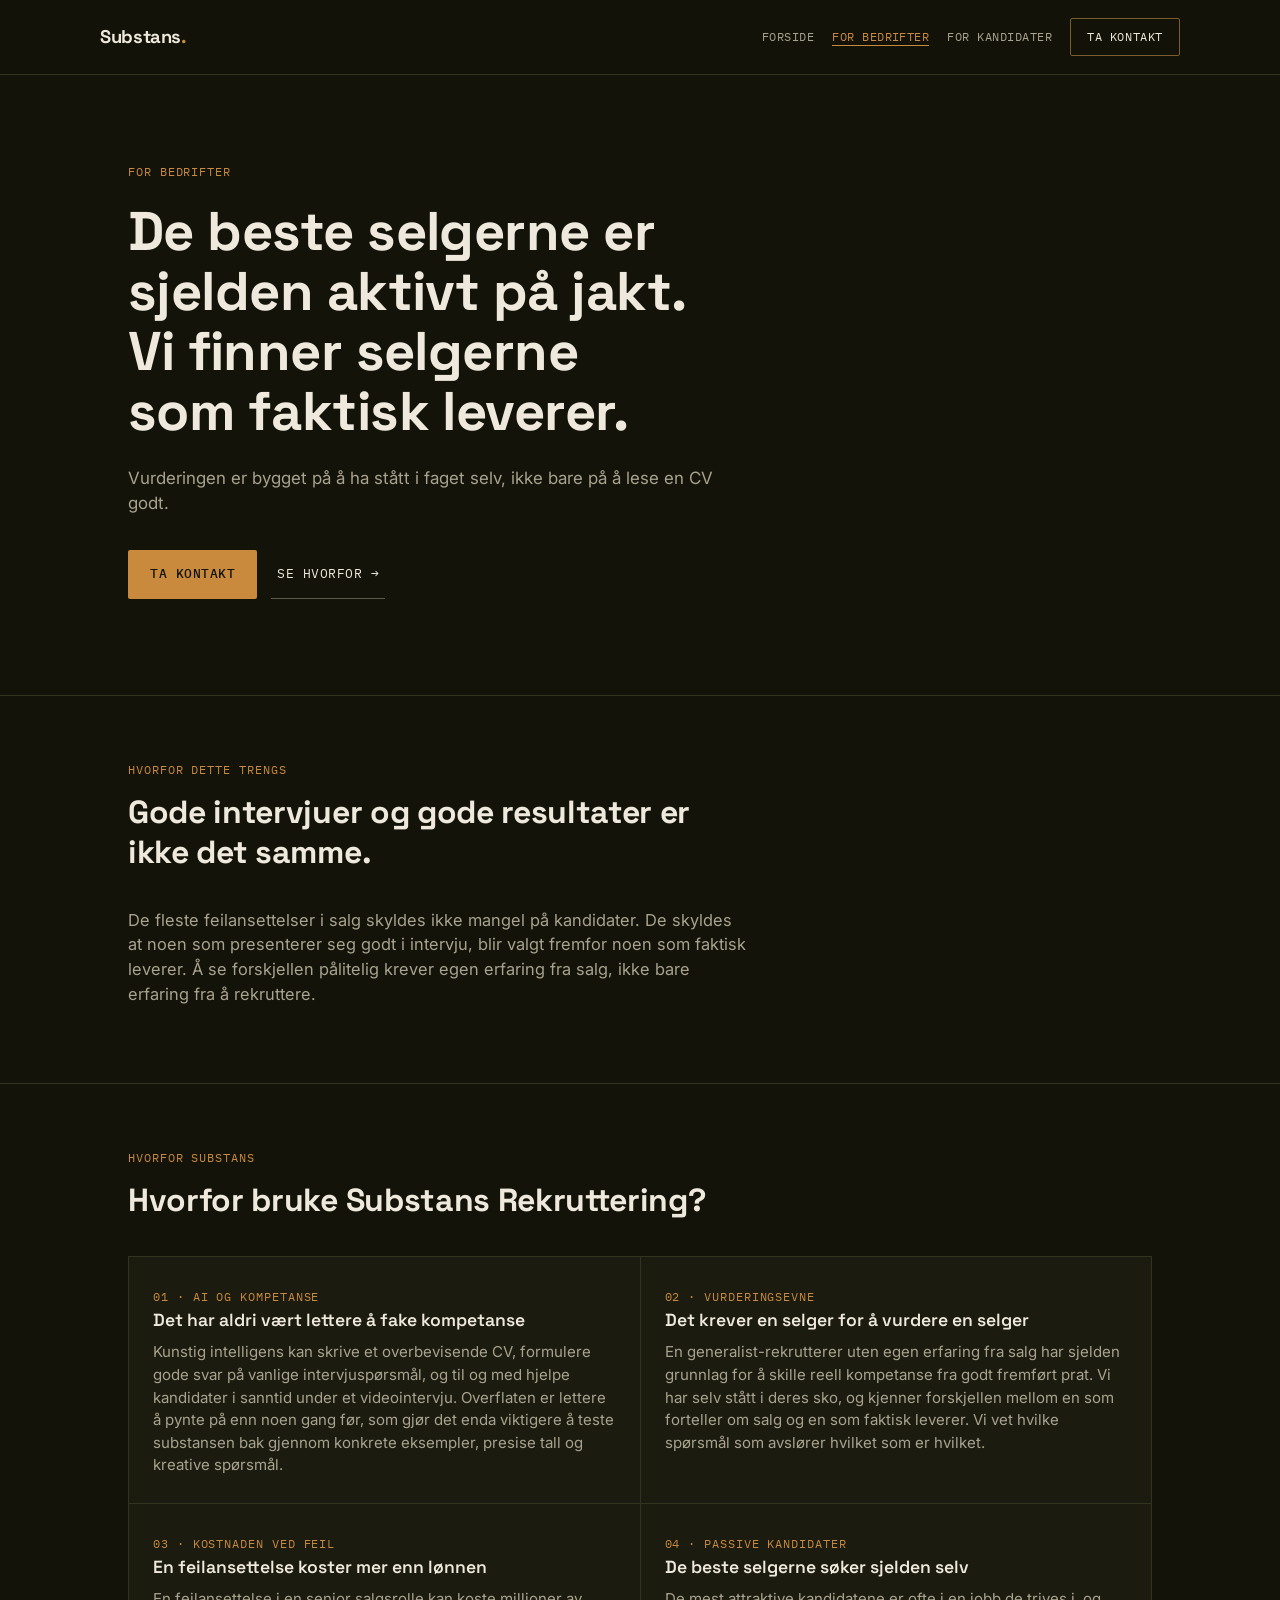
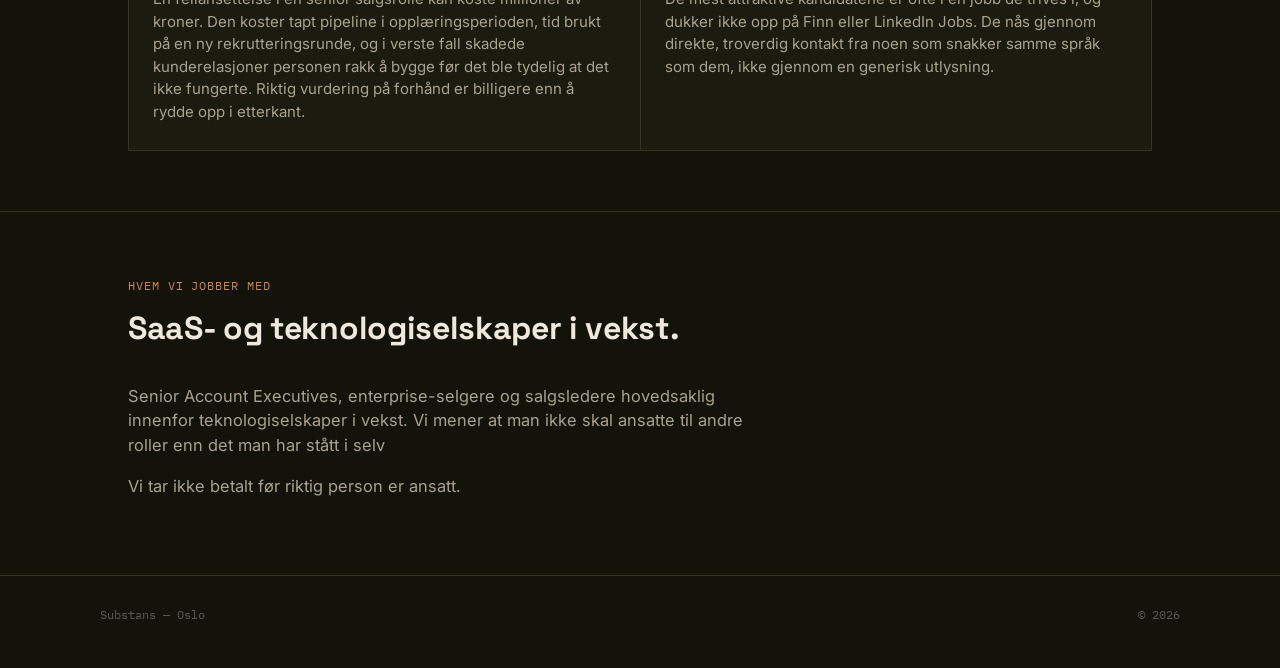
==== for-bedrifter.html @ 782fa7e8 "tekst-endringer.html" ====
<!DOCTYPE html>
<html lang="no">
<head>
<meta charset="UTF-8">
<meta name="viewport" content="width=device-width, initial-scale=1.0">
<title>For bedrifter — Substans</title>
<link rel="preconnect" href="https://fonts.googleapis.com">
<link rel="preconnect" href="https://fonts.gstatic.com" crossorigin>
<link href="https://fonts.googleapis.com/css2?family=Space+Grotesk:wght@500;600;700&family=Inter:wght@400;500;600&family=IBM+Plex+Mono:wght@400;500&display=swap" rel="stylesheet">
<link rel="stylesheet" href="styles.css">
</head>
<body>

<header class="site">
  <div class="wrap nav">
    <a class="word" href="index.html">Substans<span>.</span></a>
    <div class="nav-links">
      <a class="switch" href="index.html">Forside</a>
      <a class="switch current" href="for-bedrifter.html">For bedrifter</a>
      <a class="switch" href="for-kandidater.html">For kandidater</a>
      <a class="cta" href="kontakt.html">Ta kontakt</a>
    </div>
  </div>
</header>

<section class="hero" style="padding-bottom:40px;">
  <div class="wrap">
    <span class="mono">For bedrifter</span>
    <h1 class="display">De beste selgerne er sjelden aktivt på jakt. Vi finner selgerne som faktisk leverer.</h1>
    <p class="lead">Vurderingen er bygget på å ha stått i faget selv, ikke bare på å lese en CV godt.</p>
    <div class="hero-ctas">
      <a class="btn-primary" href="kontakt.html">Ta kontakt</a>
      <a class="btn-ghost" href="#hvorfor">Se hvorfor →</a>
    </div>
  </div>
</section>

<div class="rule"></div>

<section class="body-text">
  <div class="wrap">
    <div class="section-head">
      <span class="mono">Hvorfor dette trengs</span>
      <h2 class="display">Gode intervjuer og gode resultater er ikke det samme.</h2>
    </div>
    <p>De fleste feilansettelser i salg skyldes ikke mangel på kandidater. De skyldes at noen som presenterer seg godt i intervju, blir valgt fremfor noen som faktisk leverer. Å se forskjellen pålitelig krever egen erfaring fra salg, ikke bare erfaring fra å rekruttere.</p>
  </div>
</section>

<div class="rule"></div>

<section id="hvorfor">
  <div class="wrap">
    <div class="section-head">
      <span class="mono">Hvorfor Substans</span>
      <h2 class="display">Hvorfor bruke Substans Rekruttering?</h2>
    </div>
    <div class="checks">
      <div class="check">
        <span class="mono">01 · AI og kompetanse</span>
        <h3>Det har aldri vært lettere å fake kompetanse</h3>
        <p>Kunstig intelligens kan skrive et overbevisende CV, formulere gode svar på vanlige intervjuspørsmål, og til og med hjelpe kandidater i sanntid under et videointervju. Overflaten er lettere å pynte på enn noen gang før, som gjør det enda viktigere å teste substansen bak gjennom konkrete eksempler, presise tall og kreative spørsmål.</p>
      </div>
      <div class="check">
        <span class="mono">02 · Vurderingsevne</span>
        <h3>Det krever en selger for å vurdere en selger</h3>
        <p>En generalist-rekrutterer uten egen erfaring fra salg har sjelden grunnlag for å skille reell kompetanse fra godt fremført prat. Vi har selv stått i deres sko, og kjenner forskjellen mellom en som forteller om salg og en som faktisk leverer. Vi vet hvilke spørsmål som avslører hvilket som er hvilket.</p>
      </div>
      <div class="check">
        <span class="mono">03 · Kostnaden ved feil</span>
        <h3>En feilansettelse koster mer enn lønnen</h3>
        <p>En feilansettelse i en senior salgsrolle kan koste millioner av kroner. Den koster tapt pipeline i opplæringsperioden, tid brukt på en ny rekrutteringsrunde, og i verste fall skadede kunderelasjoner personen rakk å bygge før det ble tydelig at det ikke fungerte. Riktig vurdering på forhånd er billigere enn å rydde opp i etterkant.</p>
      </div>
      <div class="check">
        <span class="mono">04 · Passive kandidater</span>
        <h3>De beste selgerne søker sjelden selv</h3>
        <p>De mest attraktive kandidatene er ofte i en jobb de trives i, og dukker ikke opp på Finn eller LinkedIn Jobs. De nås gjennom direkte, troverdig kontakt fra noen som snakker samme språk som dem, ikke gjennom en generisk utlysning.</p>
      </div>
    </div>
  </div>
</section>

<div class="rule"></div>

<section class="body-text">
  <div class="wrap">
    <div class="section-head">
      <span class="mono">Hvem vi jobber med</span>
      <h2 class="display">SaaS- og teknologiselskaper i vekst.</h2>
    </div>
    <p>Senior Account Executives, enterprise-selgere og salgsledere hovedsaklig innenfor teknologiselskaper i vekst. Vi mener at man ikke skal ansatte til andre roller enn det man har stått i selv</p>
    <p>Vi tar ikke betalt før riktig person er ansatt.</p>
  </div>
</section>

<div class="rule"></div>


<footer class="site wrap">
  <span>Substans — Oslo</span>
  <span>© 2026</span>
</footer>

</body>
</html>
---- styles.css ----
:root{
  --bg: #131309;
  --panel: #1B1B10;
  --panel-line: #34331f;
  --ink: #EEE9DC;
  --ink-dim: #A8A38F;
  --accent: #C98A3E;
  --accent-dim: #7A5C2E;
  --noise: #5B5A4C;
  --radius: 2px;
  --max: 1080px;
}
*{box-sizing:border-box;}
html{scroll-behavior:smooth;}
body{
  margin:0;
  background:var(--bg);
  color:var(--ink);
  font-family:'Inter', sans-serif;
  line-height:1.5;
  -webkit-font-smoothing:antialiased;
}
a{color:inherit;}
.mono{
  font-family:'IBM Plex Mono', monospace;
  letter-spacing:0.08em;
  text-transform:uppercase;
  font-size:0.72rem;
  color:var(--accent);
}
.display{
  font-family:'Space Grotesk', sans-serif;
  font-weight:700;
  letter-spacing:-0.01em;
}
.wrap{
  max-width:var(--max);
  margin:0 auto;
  padding:0 28px;
}
header.site{
  position:sticky; top:0; z-index:20;
  background:rgba(19,19,9,0.88);
  backdrop-filter:blur(6px);
  border-bottom:1px solid var(--panel-line);
}
.nav{
  display:flex; align-items:center; justify-content:space-between;
  padding:18px 0;
  gap:20px;
}
.nav .word{
  font-family:'Space Grotesk', sans-serif;
  font-weight:700;
  font-size:1.15rem;
  letter-spacing:-0.02em;
  text-decoration:none;
  white-space:nowrap;
}
.nav .word span{color:var(--accent);}
.nav-links{display:flex; align-items:center; gap:18px;}
.nav-links a.switch{
  font-family:'IBM Plex Mono', monospace;
  font-size:0.74rem;
  letter-spacing:0.04em;
  text-transform:uppercase;
  color:var(--ink-dim);
  text-decoration:none;
  border-bottom:1px solid transparent;
}
.nav-links a.switch:hover{color:var(--ink); border-color:var(--noise);}
.nav-links a.switch.current{color:var(--accent); border-color:var(--accent);}
.nav a.cta{
  font-family:'IBM Plex Mono', monospace;
  font-size:0.75rem;
  letter-spacing:0.05em;
  text-transform:uppercase;
  border:1px solid var(--accent-dim);
  padding:9px 16px;
  border-radius:var(--radius);
  text-decoration:none;
  transition:background .15s ease, border-color .15s ease;
  white-space:nowrap;
}
.nav a.cta:hover{background:var(--accent); color:#131309; border-color:var(--accent);}

/* HERO */
.hero{ padding:88px 0 64px; position:relative; }
.hero .mono{display:block; margin-bottom:22px;}
.hero h1{
  font-size:clamp(2rem, 5vw, 3.4rem);
  line-height:1.1;
  margin:0 0 24px;
  max-width:16ch;
}
.hero h1 .accent{color:var(--accent);}
.hero p.lead{
  font-size:1.06rem;
  color:var(--ink-dim);
  max-width:54ch;
  margin:0 0 34px;
}
.hero-ctas{display:flex; gap:14px; flex-wrap:wrap; margin-bottom:56px;}
.btn-primary{
  font-family:'IBM Plex Mono', monospace;
  font-size:0.8rem;
  letter-spacing:0.04em;
  text-transform:uppercase;
  background:var(--accent);
  color:#131309;
  padding:14px 22px;
  border-radius:var(--radius);
  text-decoration:none;
  font-weight:500;
  display:inline-block;
}
.btn-ghost{
  font-family:'IBM Plex Mono', monospace;
  font-size:0.8rem;
  letter-spacing:0.04em;
  text-transform:uppercase;
  color:var(--ink);
  padding:14px 6px;
  text-decoration:none;
  border-bottom:1px solid var(--noise);
}

/* SIGNAL SIGNATURE SVG */
.signal{ width:100%; height:auto; display:block; }
.signal path.noise{
  fill:none; stroke:var(--noise); stroke-width:1.6;
}
.signal path.clean{
  fill:none; stroke:var(--accent); stroke-width:2.4;
  stroke-dasharray:520; stroke-dashoffset:520;
  animation:draw 2.4s 0.3s ease forwards;
}
@keyframes draw{ to{ stroke-dashoffset:0; } }
.signal .marker{
  font-family:'IBM Plex Mono', monospace;
  font-size:11px;
  fill:var(--ink-dim);
}

section{padding:60px 0;}
.rule{border-top:1px solid var(--panel-line);}

.section-head{max-width:60ch; margin-bottom:36px;}
.section-head h2{
  font-size:clamp(1.4rem, 3vw, 2rem);
  margin:12px 0 0;
  line-height:1.25;
}

.body-text p{
  font-size:1.03rem;
  color:var(--ink-dim);
  max-width:62ch;
}
.body-text strong{color:var(--ink); font-weight:600;}

/* SPLIT / FORK (forsiden) */
.split{
  display:grid;
  grid-template-columns:1fr 1fr;
  gap:1px;
  background:var(--panel-line);
  border:1px solid var(--panel-line);
}
.split-card{
  background:var(--panel);
  padding:40px 34px;
  text-decoration:none;
  color:var(--ink);
  display:block;
  transition:background .15s ease;
}
.split-card:hover{background:#20200f;}
.split-card .mono{margin-bottom:16px;}
.split-card h3{
  font-family:'Space Grotesk', sans-serif;
  font-size:1.4rem;
  margin:0 0 12px;
  font-weight:600;
}
.split-card p{
  color:var(--ink-dim);
  font-size:0.98rem;
  margin:0 0 18px;
}
.split-card .goto{
  font-family:'IBM Plex Mono', monospace;
  font-size:0.78rem;
  color:var(--accent);
  text-transform:uppercase;
  letter-spacing:0.04em;
}

/* CHECKS GRID (verdi-innhold) */
.checks{
  display:grid;
  grid-template-columns:repeat(2, 1fr);
  gap:1px;
  background:var(--panel-line);
  border:1px solid var(--panel-line);
}
.check{ background:var(--panel); padding:26px 24px; }
.check .mono{margin-bottom:12px;}
.check h3{
  font-family:'Space Grotesk', sans-serif;
  font-size:1.1rem;
  margin:0 0 8px;
  font-weight:600;
}
.check p{ color:var(--ink-dim); font-size:0.94rem; margin:0; }

/* ABOUT */
.about-grid{
  display:grid;
  grid-template-columns:1fr 1.6fr;
  gap:44px;
  align-items:start;
}
.badge{
  font-family:'IBM Plex Mono', monospace;
  font-size:0.75rem;
  color:var(--ink-dim);
  border:1px solid var(--panel-line);
  padding:16px;
  border-radius:var(--radius);
}
.badge div{margin-bottom:8px;}
.badge div:last-child{margin-bottom:0;}
.badge b{color:var(--accent); font-weight:500;}

.note-mono{
  font-family:'IBM Plex Mono', monospace;
  font-size:0.85rem;
  color:var(--ink-dim);
}

/* CONTACT */
.contact-box{
  background:var(--panel);
  border:1px solid var(--panel-line);
  padding:48px 38px;
}
.contact-box h2{
  font-size:clamp(1.5rem,3.4vw,2.1rem);
  margin:0 0 16px;
  max-width:18ch;
}
.contact-box p{color:var(--ink-dim); max-width:48ch; margin:0 0 28px;}
.contact-links{display:flex; gap:16px; flex-wrap:wrap;}

footer.site{
  padding:30px 0 44px;
  color:var(--noise);
  font-family:'IBM Plex Mono', monospace;
  font-size:0.75rem;
  display:flex; justify-content:space-between; flex-wrap:wrap; gap:10px;
}

@media (max-width:720px){
  .checks{grid-template-columns:1fr;}
  .split{grid-template-columns:1fr;}
  .about-grid{grid-template-columns:1fr;}
  .nav a.cta{padding:8px 12px; font-size:0.68rem;}
  .nav-links{gap:12px;}
}

.form-field{ margin-bottom:16px; }
.form-field label{
  display:block;
  font-family:'IBM Plex Mono', monospace;
  font-size:0.72rem;
  letter-spacing:0.06em;
  text-transform:uppercase;
  color:var(--ink-dim);
  margin-bottom:8px;
}
.form-field input,
.form-field textarea{
  width:100%;
  background:var(--bg);
  border:1px solid var(--panel-line);
  border-radius:var(--radius);
  color:var(--ink);
  font-family:'Inter', sans-serif;
  font-size:0.98rem;
  padding:12px 14px;
}
.form-field textarea{ resize:vertical; min-height:110px; }
.form-field input:focus,
.form-field textarea:focus{
  outline:none;
  border-color:var(--accent-dim);
}
.form-submit{
  font-family:'IBM Plex Mono', monospace;
  font-size:0.8rem;
  letter-spacing:0.04em;
  text-transform:uppercase;
  background:var(--accent);
  color:#131309;
  padding:14px 24px;
  border-radius:var(--radius);
  border:none;
  font-weight:500;
  cursor:pointer;
}
.form-submit:hover{ background:#dba054; }
.hp-field{ position:absolute; left:-9999px; }

:focus-visible{ outline:2px solid var(--accent); outline-offset:3px; }
@media (prefers-reduced-motion: reduce){
  .signal path.clean{animation:none; stroke-dashoffset:0;}
  html{scroll-behavior:auto;}
}
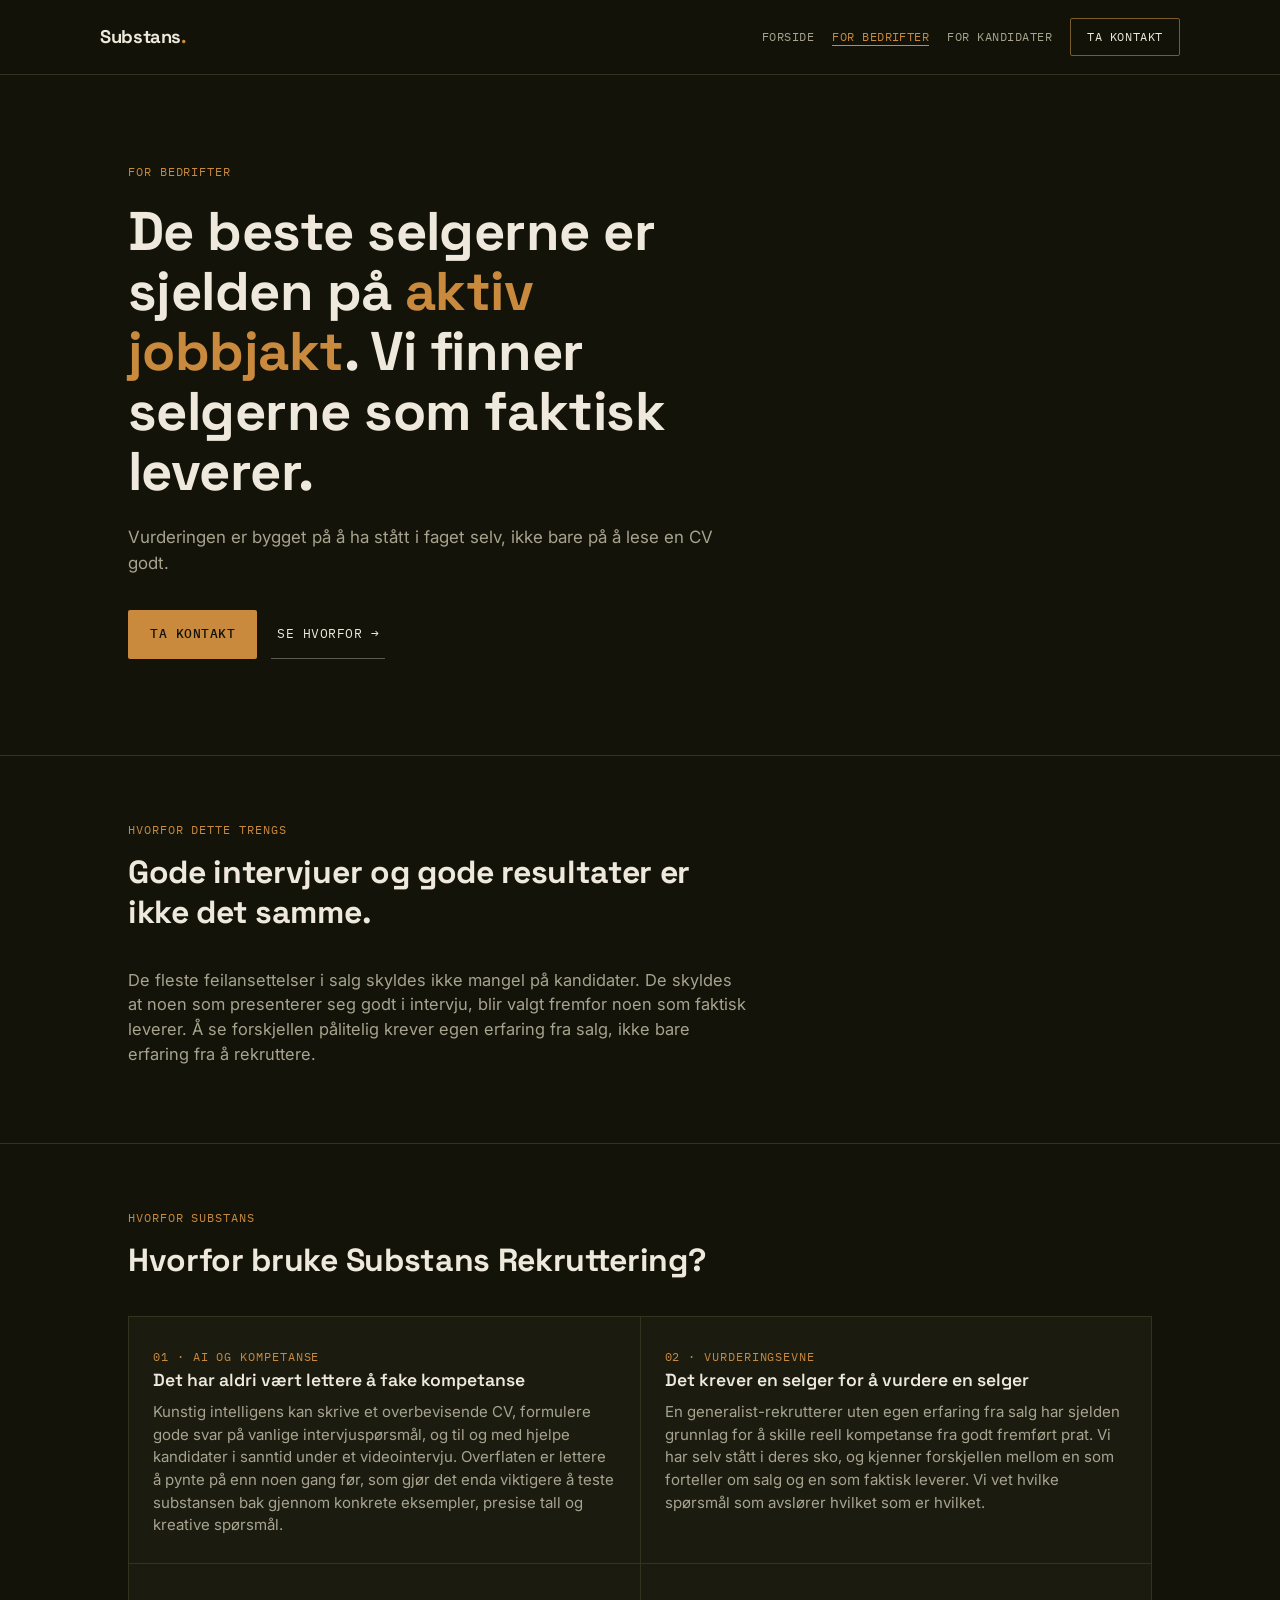
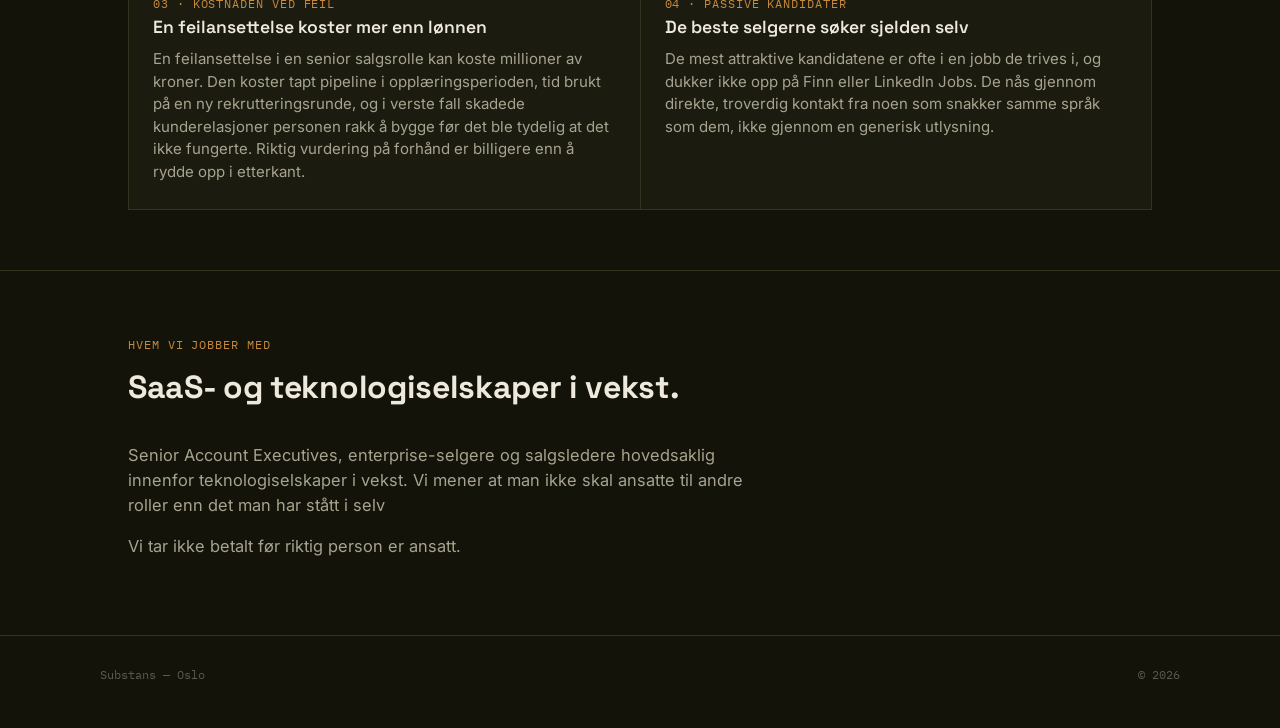
==== commit 6401092f: "Endring design på ordet jobbjakt.html" ====
--- a/for-bedrifter.html
+++ b/for-bedrifter.html
@@ -26,7 +26,7 @@
 <section class="hero" style="padding-bottom:40px;">
   <div class="wrap">
     <span class="mono">For bedrifter</span>
-    <h1 class="display">De beste selgerne er sjelden aktivt på jakt. Vi finner selgerne som faktisk leverer.</h1>
+    <h1 class="display">De beste selgerne er sjelden på <span class="accent">aktiv jobbjakt</span>. Vi finner selgerne som faktisk leverer.</h1>
     <p class="lead">Vurderingen er bygget på å ha stått i faget selv, ikke bare på å lese en CV godt.</p>
     <div class="hero-ctas">
       <a class="btn-primary" href="kontakt.html">Ta kontakt</a>
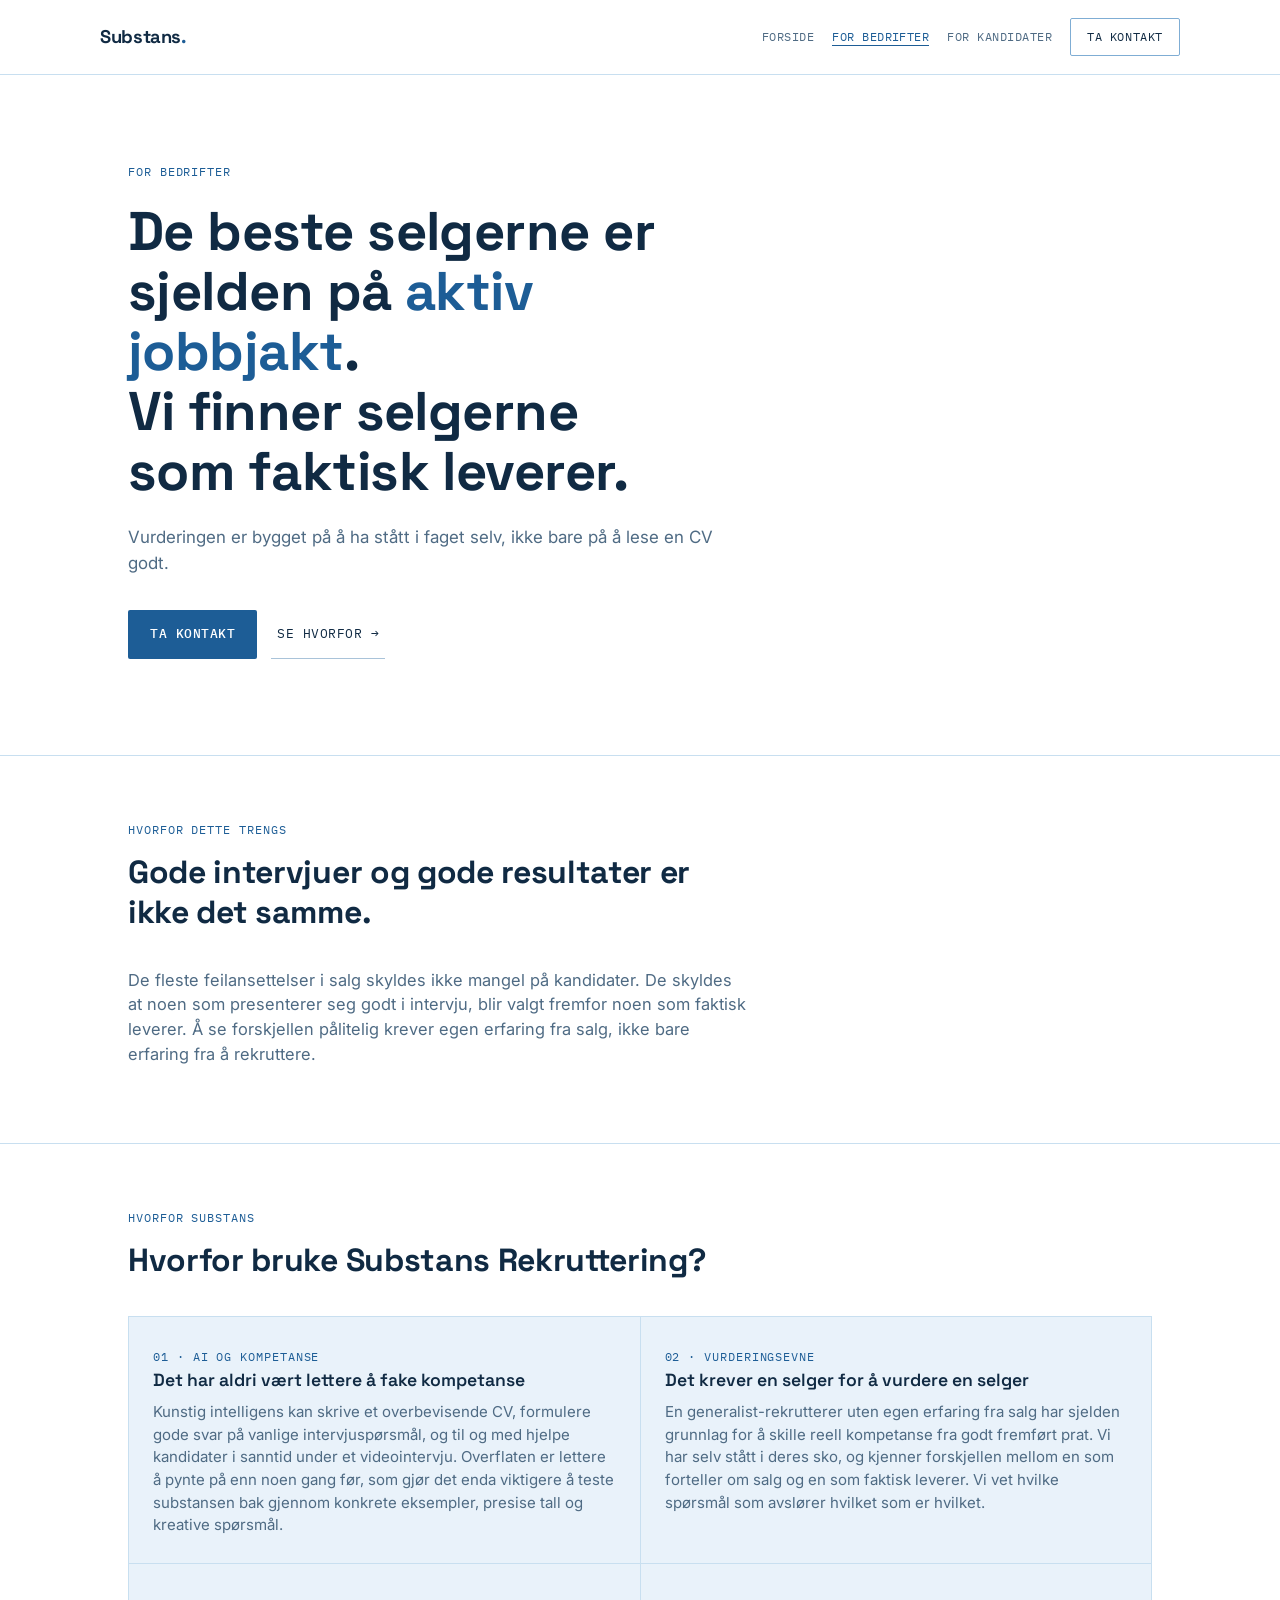
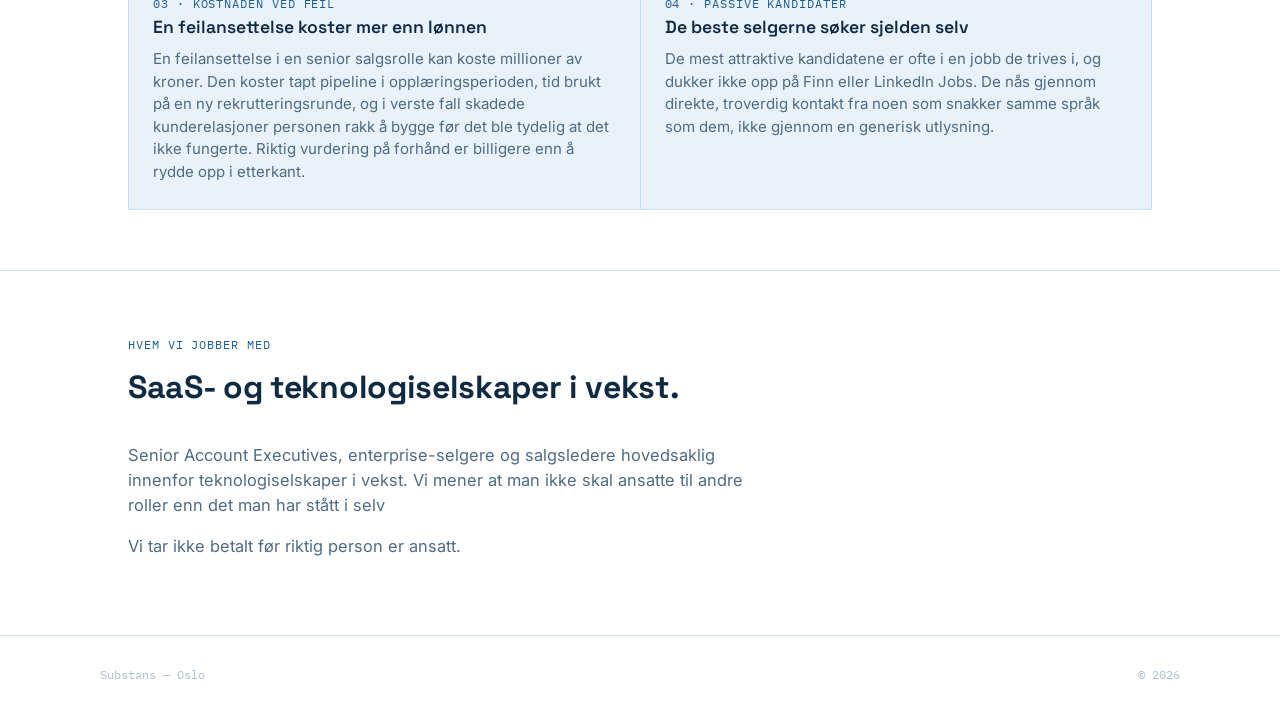
==== commit bb9e4c6e: "Update for-bedrifter.html" ====
--- a/for-bedrifter.html
+++ b/for-bedrifter.html
@@ -26,7 +26,7 @@
 <section class="hero" style="padding-bottom:40px;">
   <div class="wrap">
     <span class="mono">For bedrifter</span>
-    <h1 class="display">De beste selgerne er sjelden på <span class="accent">aktiv jobbjakt</span>. Vi finner selgerne som faktisk leverer.</h1>
+    <h1 class="display">De beste selgerne er sjelden på <span class="accent">aktiv jobbjakt</span>. <br> Vi finner selgerne som faktisk leverer.</h1>
     <p class="lead">Vurderingen er bygget på å ha stått i faget selv, ikke bare på å lese en CV godt.</p>
     <div class="hero-ctas">
       <a class="btn-primary" href="kontakt.html">Ta kontakt</a>
--- a/styles.css
+++ b/styles.css
@@ -1,12 +1,12 @@
 :root{
-  --bg: #131309;
-  --panel: #1B1B10;
-  --panel-line: #34331f;
-  --ink: #EEE9DC;
-  --ink-dim: #A8A38F;
-  --accent: #C98A3E;
-  --accent-dim: #7A5C2E;
-  --noise: #5B5A4C;
+  --bg: #FFFFFF;
+  --panel: #E9F2FA;
+  --panel-line: #C8DFF0;
+  --ink: #102A43;
+  --ink-dim: #4F6B84;
+  --accent: #1D5D96;
+  --accent-dim: #7FADD4;
+  --noise: #A9C3D9;
   --radius: 2px;
   --max: 1080px;
 }
@@ -40,7 +40,7 @@
 }
 header.site{
   position:sticky; top:0; z-index:20;
-  background:rgba(19,19,9,0.88);
+  background:rgba(255,255,255,0.9);
   backdrop-filter:blur(6px);
   border-bottom:1px solid var(--panel-line);
 }
@@ -58,7 +58,7 @@
   white-space:nowrap;
 }
 .nav .word span{color:var(--accent);}
-.nav-links{display:flex; align-items:center; gap:18px;}
+.nav-links{display:flex; align-items:center; gap:18px; flex-wrap:wrap;}
 .nav-links a.switch{
   font-family:'IBM Plex Mono', monospace;
   font-size:0.74rem;
@@ -82,7 +82,7 @@
   transition:background .15s ease, border-color .15s ease;
   white-space:nowrap;
 }
-.nav a.cta:hover{background:var(--accent); color:#131309; border-color:var(--accent);}
+.nav a.cta:hover{background:var(--accent); color:var(--bg); border-color:var(--accent);}
 
 /* HERO */
 .hero{ padding:88px 0 64px; position:relative; }
@@ -107,7 +107,7 @@
   letter-spacing:0.04em;
   text-transform:uppercase;
   background:var(--accent);
-  color:#131309;
+  color:var(--bg);
   padding:14px 22px;
   border-radius:var(--radius);
   text-decoration:none;
@@ -175,7 +175,7 @@
   display:block;
   transition:background .15s ease;
 }
-.split-card:hover{background:#20200f;}
+.split-card:hover{background:#DCEBF7;}
 .split-card .mono{margin-bottom:16px;}
 .split-card h3{
   font-family:'Space Grotesk', sans-serif;
@@ -261,9 +261,56 @@
   display:flex; justify-content:space-between; flex-wrap:wrap; gap:10px;
 }
 
+/* SERVICES (tjenestekort) */
+.services{
+  display:grid;
+  grid-template-columns:1.15fr 1fr;
+  gap:1px;
+  background:var(--panel-line);
+  border:1px solid var(--panel-line);
+}
+.service-card{ background:var(--panel); padding:34px 30px; }
+.service-card.primary{ border-top:2px solid var(--accent); }
+.service-card .tag{
+  display:inline-block;
+  font-family:'IBM Plex Mono', monospace;
+  font-size:0.68rem;
+  letter-spacing:0.06em;
+  text-transform:uppercase;
+  color:var(--accent);
+  border:1px solid var(--accent-dim);
+  padding:4px 10px;
+  border-radius:var(--radius);
+  margin-bottom:16px;
+}
+.service-card h3{
+  font-family:'Space Grotesk', sans-serif;
+  font-size:1.3rem;
+  font-weight:600;
+  margin:0 0 20px;
+}
+.service-card .field{ margin-bottom:16px; }
+.service-card .field:last-child{ margin-bottom:0; }
+.service-card .field-label{
+  font-family:'IBM Plex Mono', monospace;
+  font-size:0.7rem;
+  letter-spacing:0.06em;
+  text-transform:uppercase;
+  color:var(--ink-dim);
+  margin-bottom:4px;
+  display:block;
+}
+.service-card .field-value{
+  color:var(--ink);
+  font-size:0.96rem;
+  margin:0;
+  line-height:1.5;
+}
+
 @media (max-width:720px){
   .checks{grid-template-columns:1fr;}
   .split{grid-template-columns:1fr;}
+  .services{grid-template-columns:1fr;}
   .about-grid{grid-template-columns:1fr;}
   .nav a.cta{padding:8px 12px; font-size:0.68rem;}
   .nav-links{gap:12px;}
@@ -302,14 +349,14 @@
   letter-spacing:0.04em;
   text-transform:uppercase;
   background:var(--accent);
-  color:#131309;
+  color:var(--bg);
   padding:14px 24px;
   border-radius:var(--radius);
   border:none;
   font-weight:500;
   cursor:pointer;
 }
-.form-submit:hover{ background:#dba054; }
+.form-submit:hover{ background:#164A78; }
 .hp-field{ position:absolute; left:-9999px; }
 
 :focus-visible{ outline:2px solid var(--accent); outline-offset:3px; }
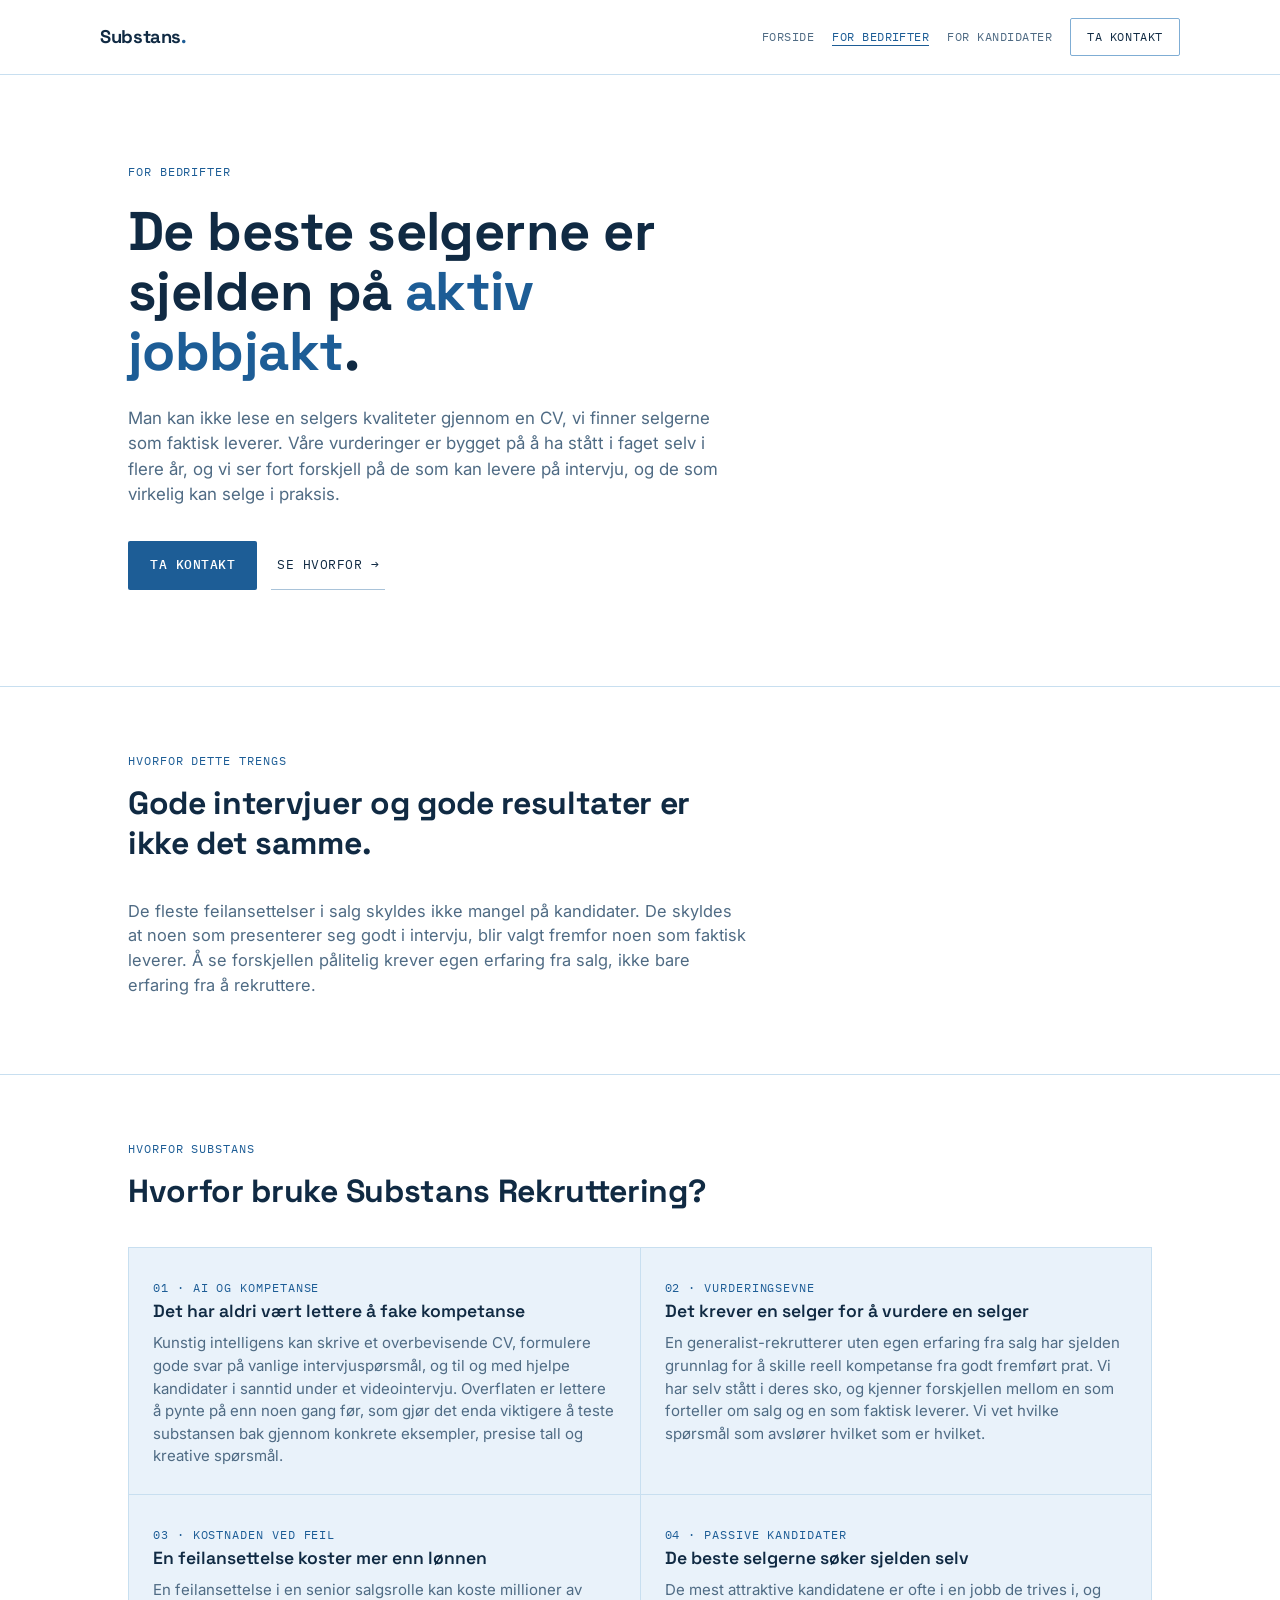
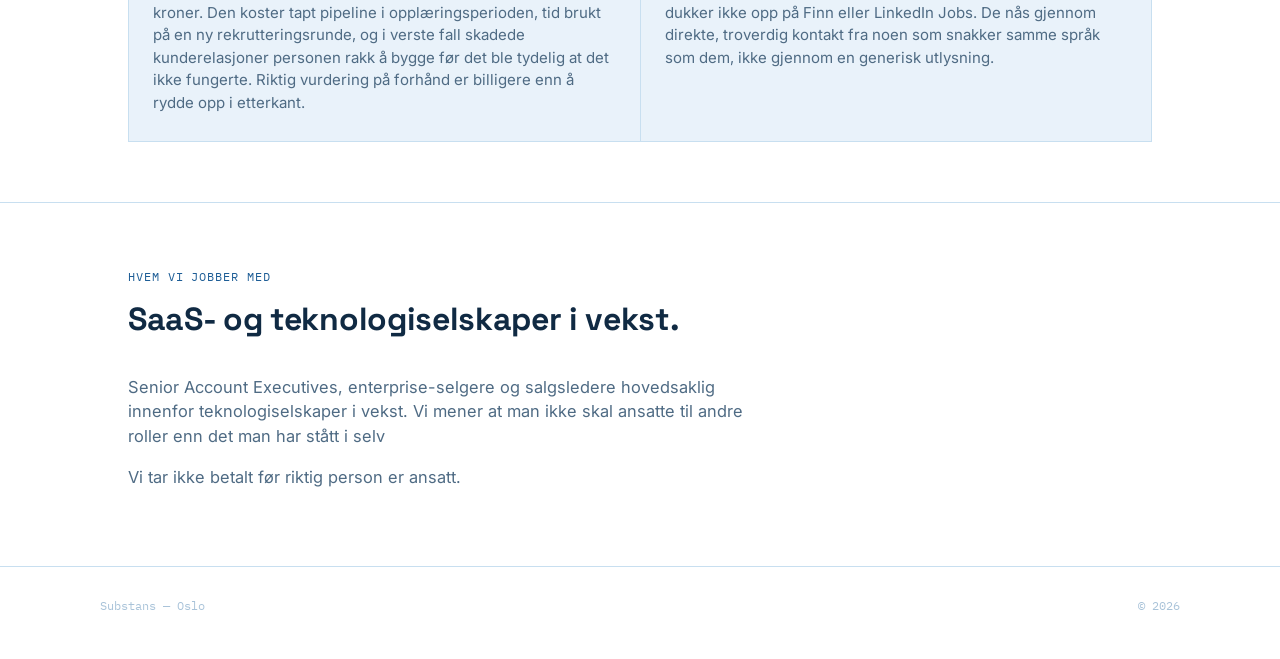
==== commit 6ef19e9c: "Update for-bedrifter.html" ====
--- a/for-bedrifter.html
+++ b/for-bedrifter.html
@@ -26,8 +26,8 @@
 <section class="hero" style="padding-bottom:40px;">
   <div class="wrap">
     <span class="mono">For bedrifter</span>
-    <h1 class="display">De beste selgerne er sjelden på <span class="accent">aktiv jobbjakt</span>. <br> Vi finner selgerne som faktisk leverer.</h1>
-    <p class="lead">Vurderingen er bygget på å ha stått i faget selv, ikke bare på å lese en CV godt.</p>
+    <h1 class="display">De beste selgerne er sjelden på <span class="accent">aktiv jobbjakt</span>.</h1>
+    <p class="lead">Man kan ikke lese en selgers kvaliteter gjennom en CV, vi finner selgerne som faktisk leverer. Våre vurderinger er bygget på å ha stått i faget selv i flere år, og vi ser fort forskjell på de som kan levere på intervju, og de som virkelig kan selge i praksis.</p>
     <div class="hero-ctas">
       <a class="btn-primary" href="kontakt.html">Ta kontakt</a>
       <a class="btn-ghost" href="#hvorfor">Se hvorfor →</a>
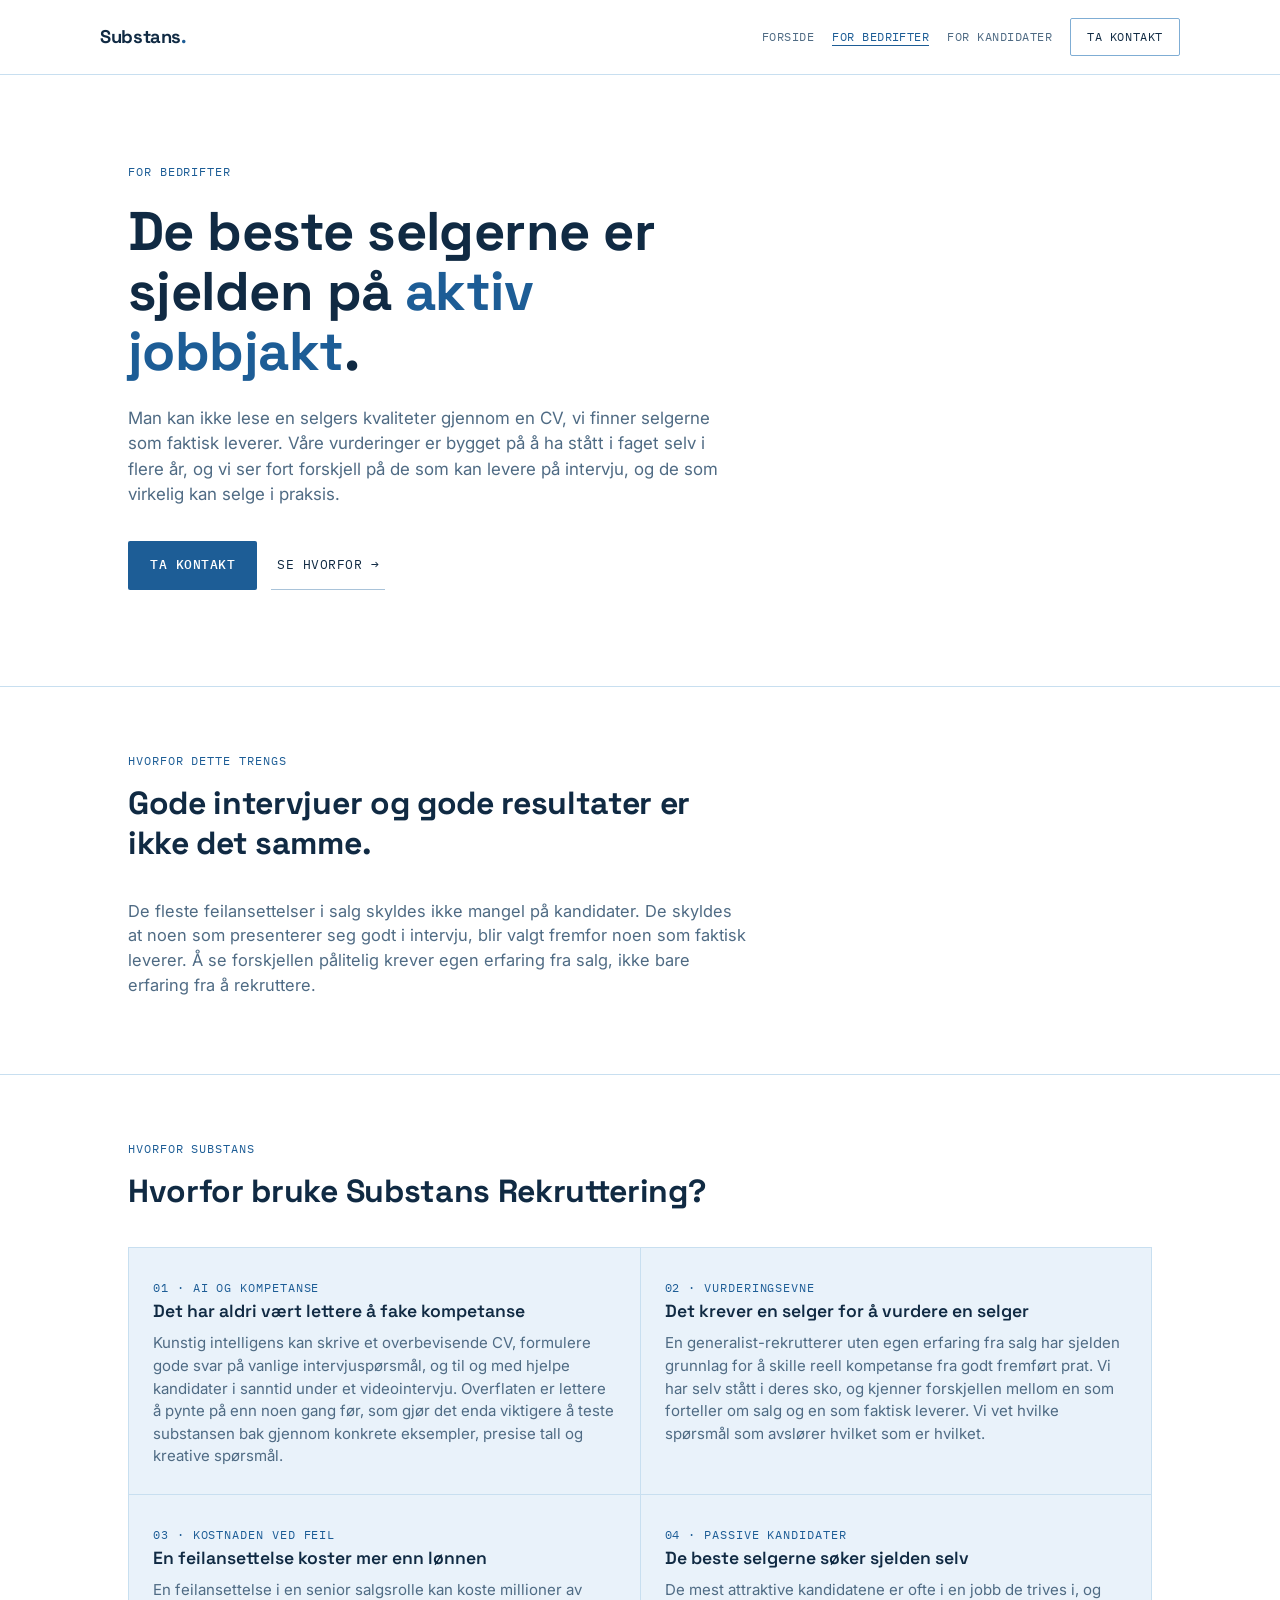
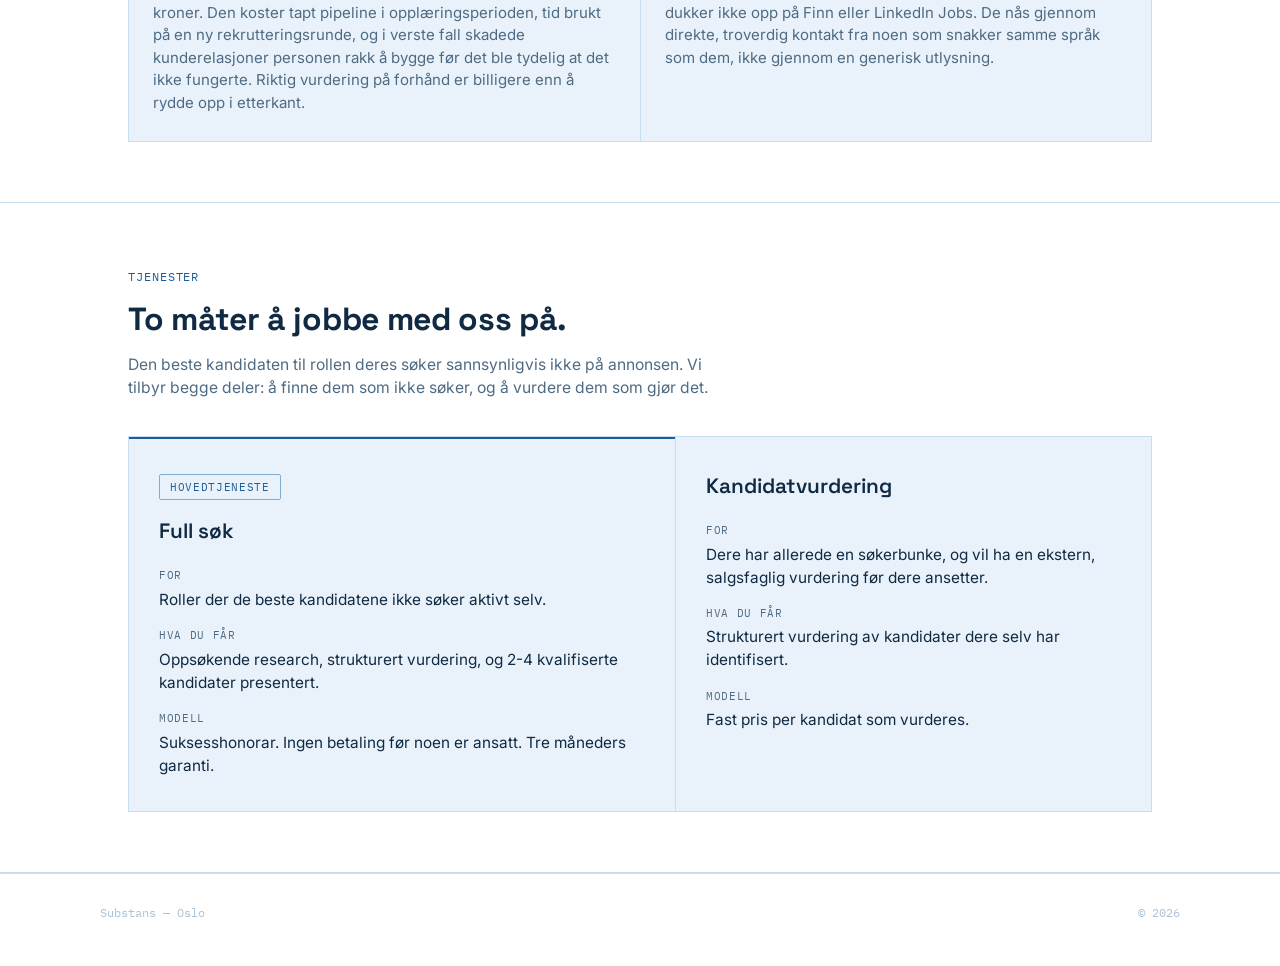
==== commit b86787e1: "Lagt til tjenester for-bedrifter.html" ====
--- a/for-bedrifter.html
+++ b/for-bedrifter.html
@@ -82,16 +82,50 @@
 
 <div class="rule"></div>
 
-<section class="body-text">
+<section id="tjenester">
   <div class="wrap">
     <div class="section-head">
-      <span class="mono">Hvem vi jobber med</span>
-      <h2 class="display">SaaS- og teknologiselskaper i vekst.</h2>
+      <span class="mono">Tjenester</span>
+      <h2 class="display">To måter å jobbe med oss på.</h2>
+      <p style="color:var(--ink-dim); margin-top:14px; font-size:0.98rem;">Den beste kandidaten til rollen deres søker sannsynligvis ikke på annonsen. Vi tilbyr begge deler: å finne dem som ikke søker, og å vurdere dem som gjør det.</p>
     </div>
-    <p>Senior Account Executives, enterprise-selgere og salgsledere hovedsaklig innenfor teknologiselskaper i vekst. Vi mener at man ikke skal ansatte til andre roller enn det man har stått i selv</p>
-    <p>Vi tar ikke betalt før riktig person er ansatt.</p>
+    <div class="services">
+      <div class="service-card primary">
+        <span class="tag">Hovedtjeneste</span>
+        <h3>Full søk</h3>
+        <div class="field">
+          <span class="field-label">For</span>
+          <p class="field-value">Roller der de beste kandidatene ikke søker aktivt selv.</p>
+        </div>
+        <div class="field">
+          <span class="field-label">Hva du får</span>
+          <p class="field-value">Oppsøkende research, strukturert vurdering, og 2-4 kvalifiserte kandidater presentert.</p>
+        </div>
+        <div class="field">
+          <span class="field-label">Modell</span>
+          <p class="field-value">Suksesshonorar. Ingen betaling før noen er ansatt. Tre måneders garanti.</p>
+        </div>
+      </div>
+      <div class="service-card">
+        <h3>Kandidatvurdering</h3>
+        <div class="field">
+          <span class="field-label">For</span>
+          <p class="field-value">Dere har allerede en søkerbunke, og vil ha en ekstern, salgsfaglig vurdering før dere ansetter.</p>
+        </div>
+        <div class="field">
+          <span class="field-label">Hva du får</span>
+          <p class="field-value">Strukturert vurdering av kandidater dere selv har identifisert.</p>
+        </div>
+        <div class="field">
+          <span class="field-label">Modell</span>
+          <p class="field-value">Fast pris per kandidat som vurderes.</p>
+        </div>
+      </div>
+    </div>
   </div>
 </section>
+
+<div class="rule"></div>
 
 <div class="rule"></div>
 
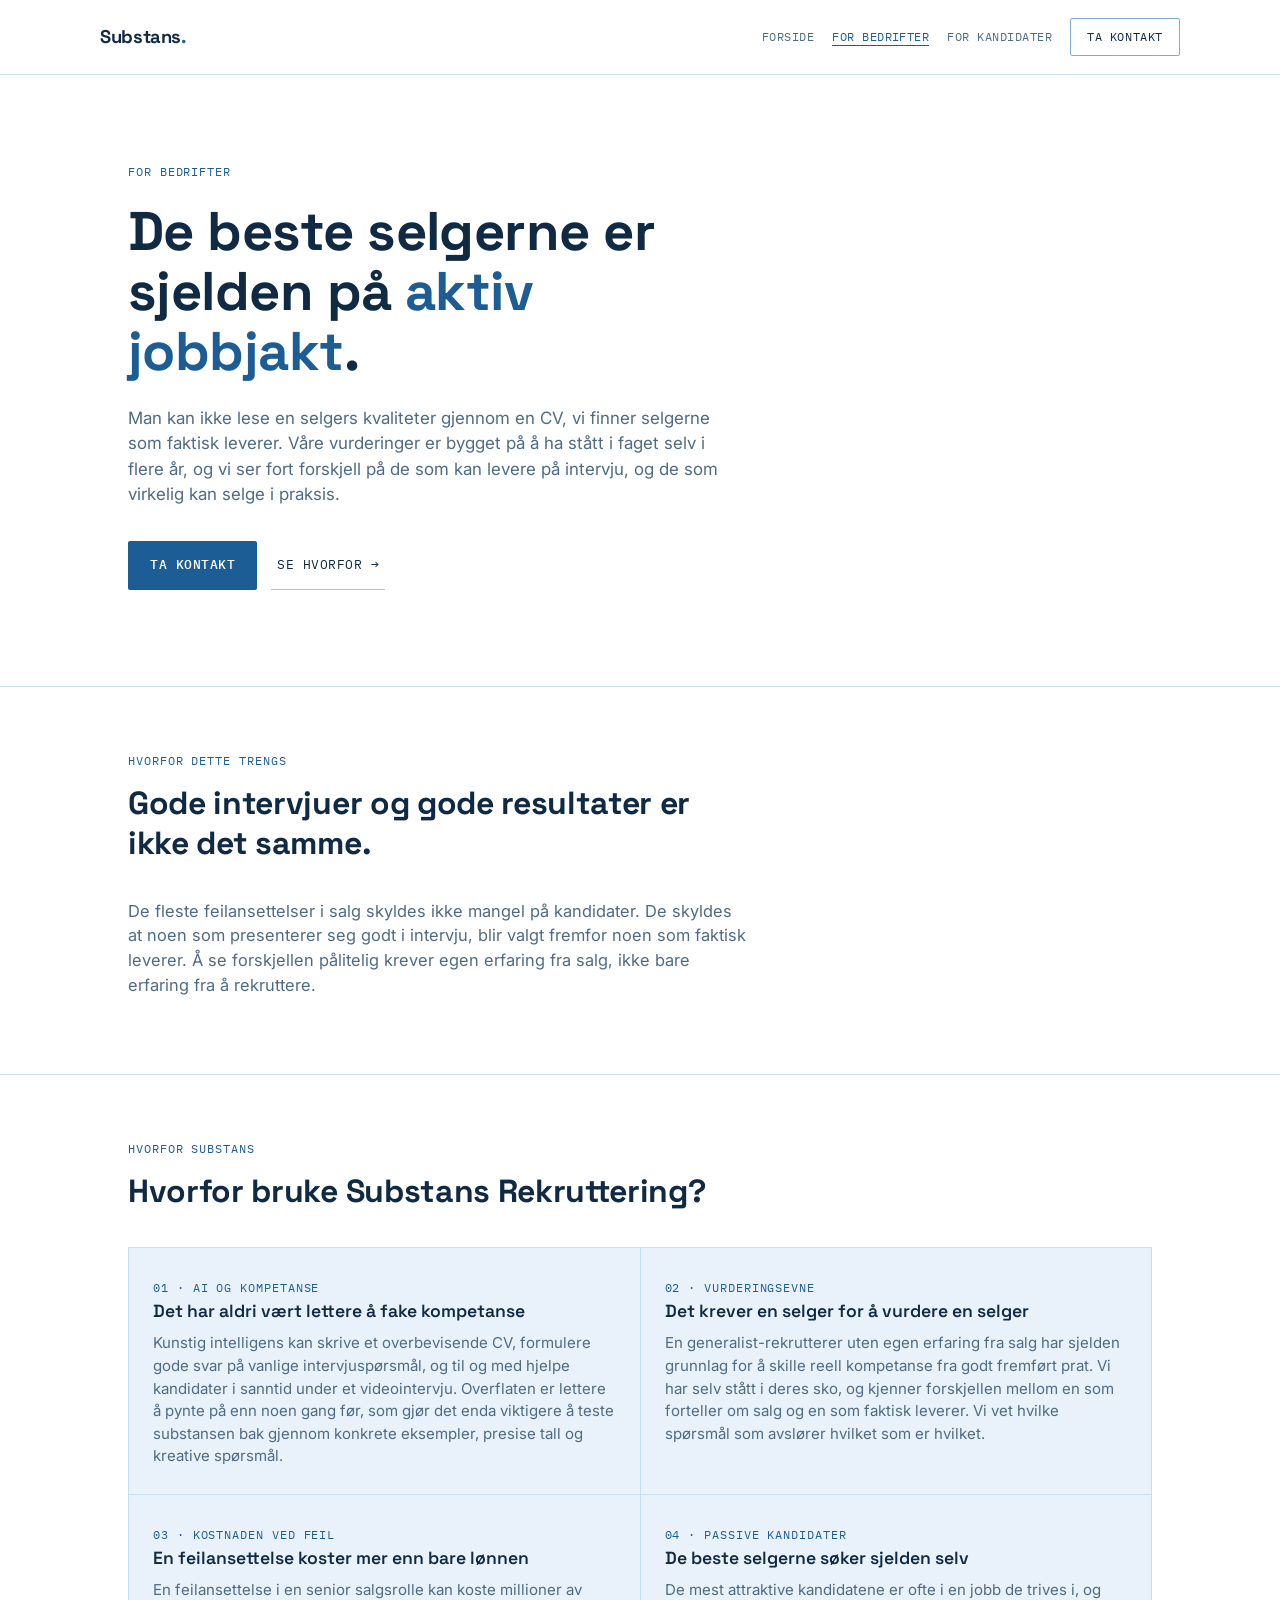
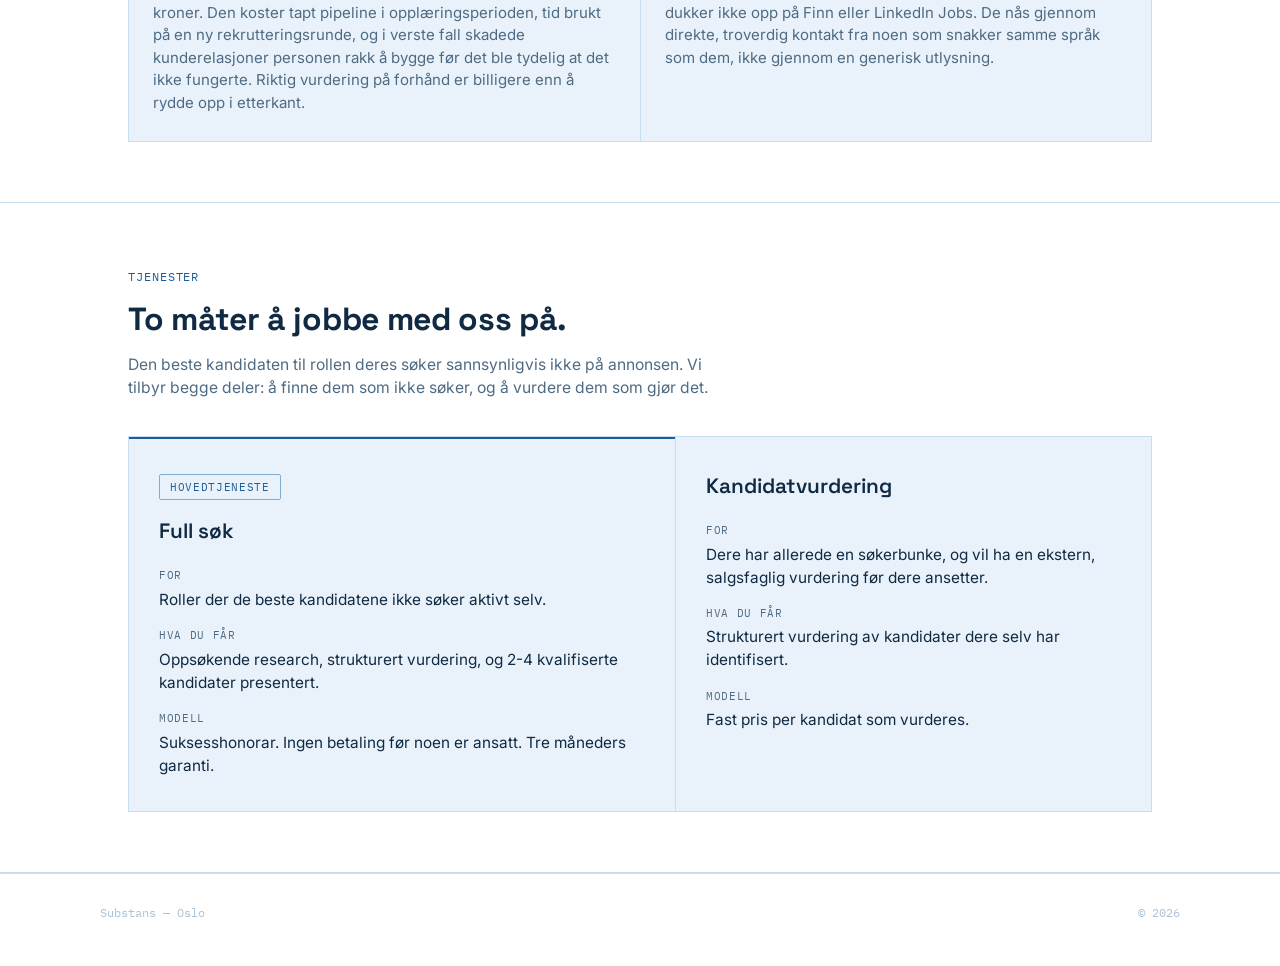
==== commit af7a71f3: "Update for-bedrifter.html" ====
--- a/for-bedrifter.html
+++ b/for-bedrifter.html
@@ -68,7 +68,7 @@
       </div>
       <div class="check">
         <span class="mono">03 · Kostnaden ved feil</span>
-        <h3>En feilansettelse koster mer enn lønnen</h3>
+        <h3>En feilansettelse koster mer enn bare lønnen</h3>
         <p>En feilansettelse i en senior salgsrolle kan koste millioner av kroner. Den koster tapt pipeline i opplæringsperioden, tid brukt på en ny rekrutteringsrunde, og i verste fall skadede kunderelasjoner personen rakk å bygge før det ble tydelig at det ikke fungerte. Riktig vurdering på forhånd er billigere enn å rydde opp i etterkant.</p>
       </div>
       <div class="check">
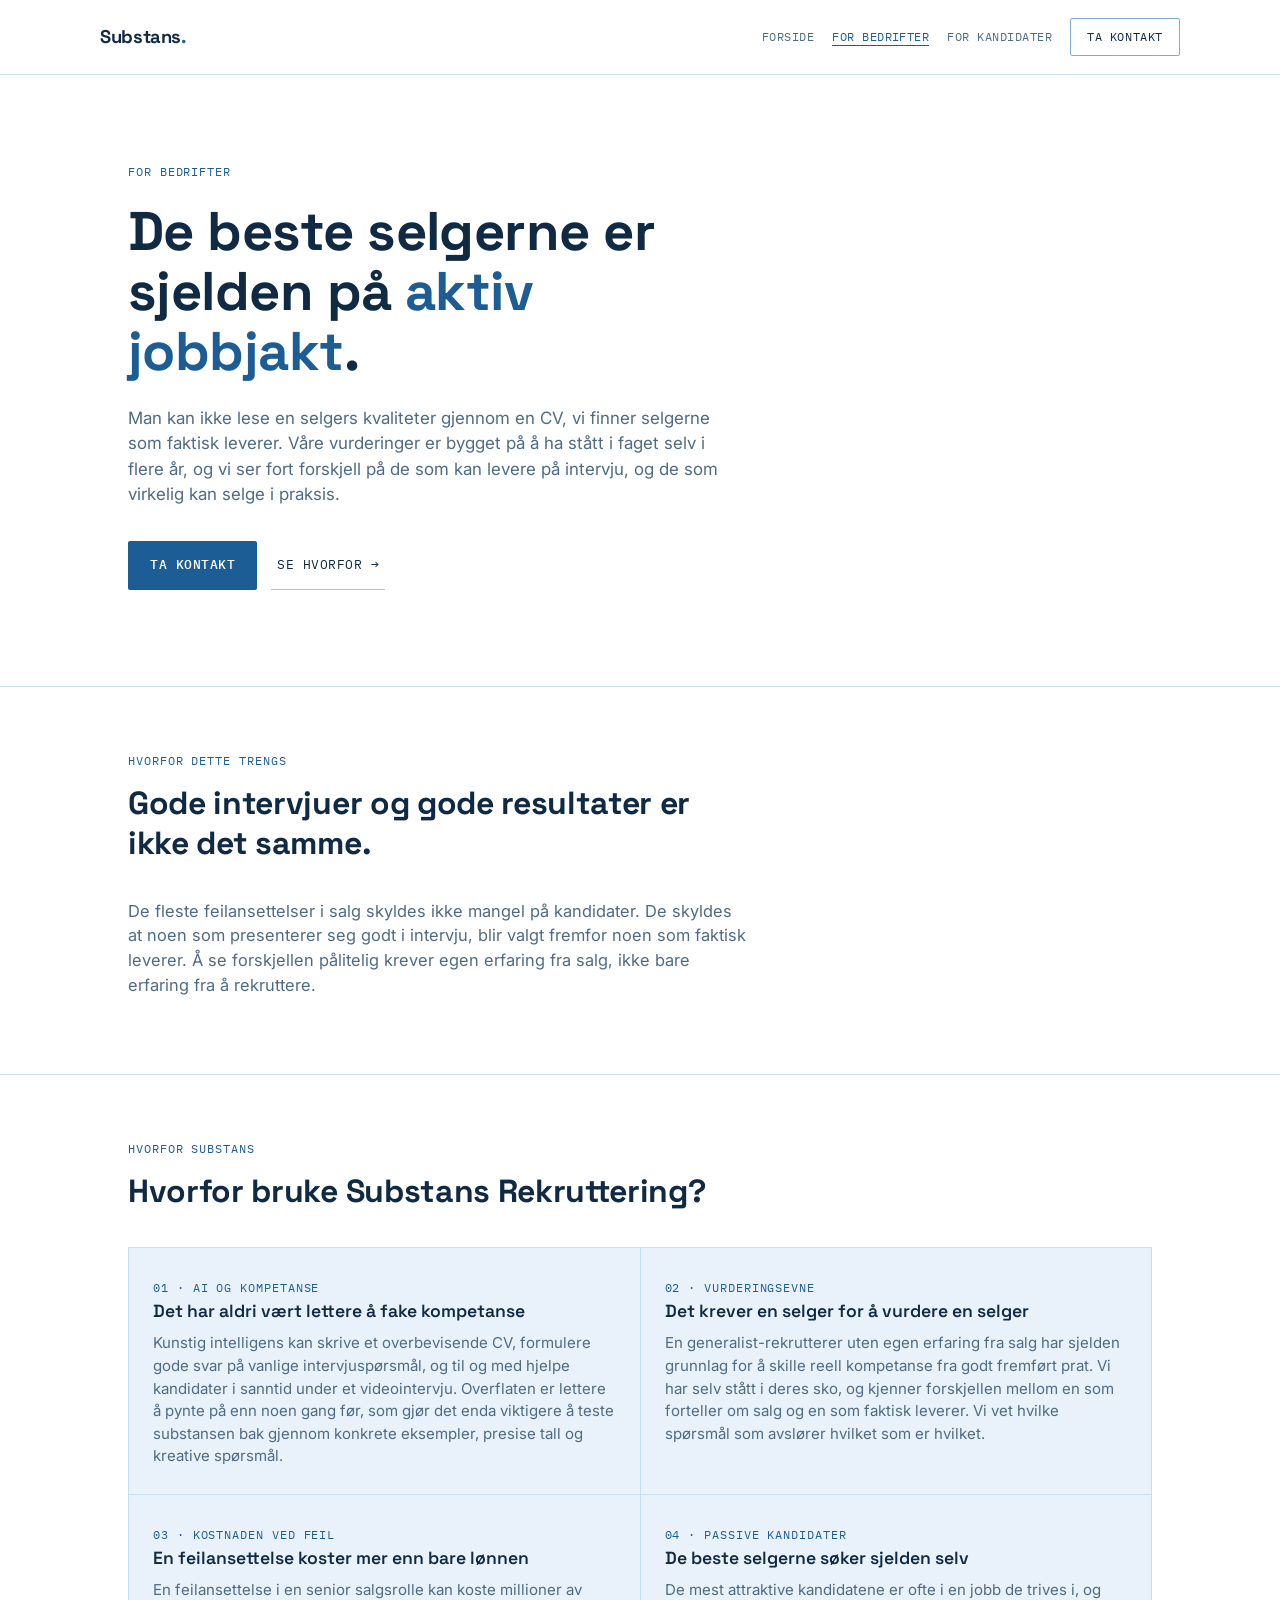
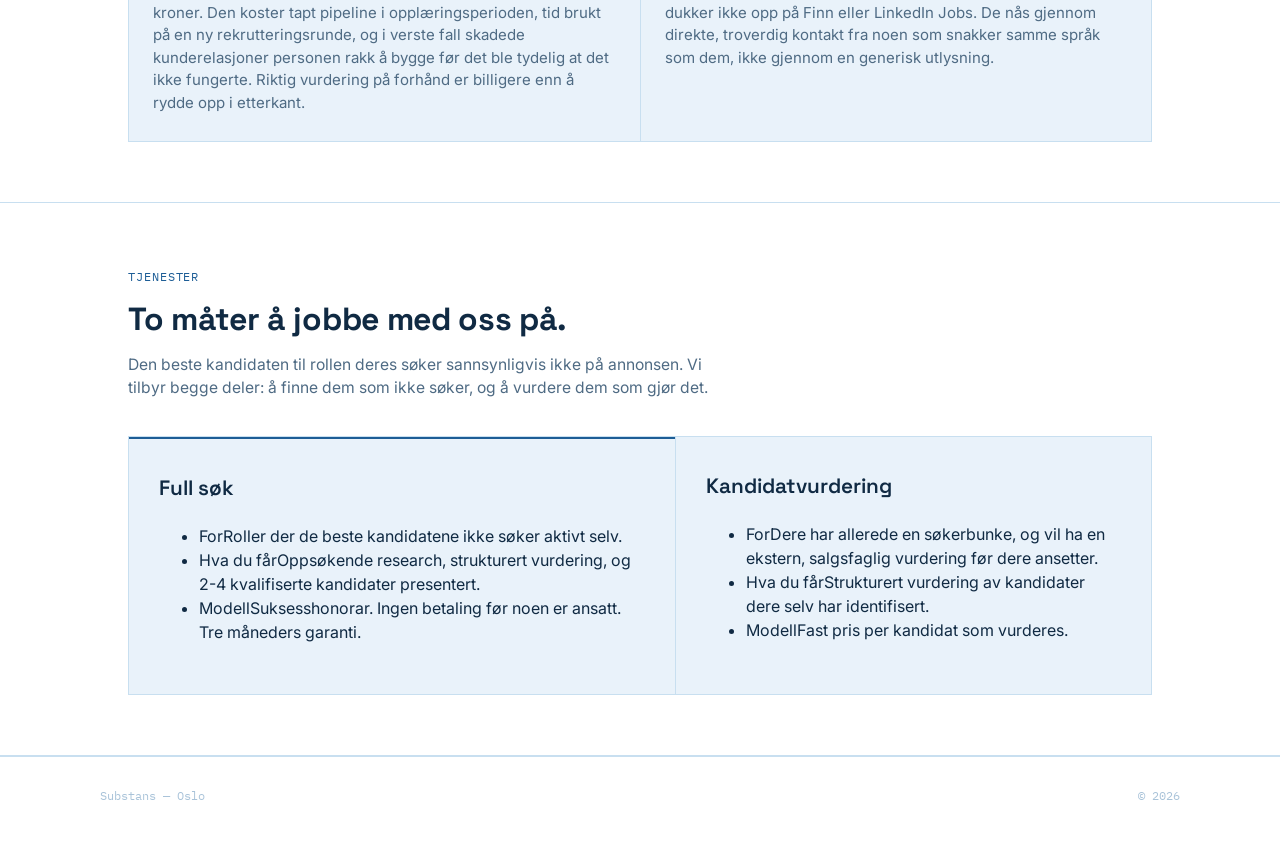
==== commit 5b182730: "Update for-bedrifter.html" ====
--- a/for-bedrifter.html
+++ b/for-bedrifter.html
@@ -89,39 +89,24 @@
       <h2 class="display">To måter å jobbe med oss på.</h2>
       <p style="color:var(--ink-dim); margin-top:14px; font-size:0.98rem;">Den beste kandidaten til rollen deres søker sannsynligvis ikke på annonsen. Vi tilbyr begge deler: å finne dem som ikke søker, og å vurdere dem som gjør det.</p>
     </div>
-    <div class="services">
-      <div class="service-card primary">
-        <span class="tag">Hovedtjeneste</span>
-        <h3>Full søk</h3>
-        <div class="field">
-          <span class="field-label">For</span>
-          <p class="field-value">Roller der de beste kandidatene ikke søker aktivt selv.</p>
-        </div>
-        <div class="field">
-          <span class="field-label">Hva du får</span>
-          <p class="field-value">Oppsøkende research, strukturert vurdering, og 2-4 kvalifiserte kandidater presentert.</p>
-        </div>
-        <div class="field">
-          <span class="field-label">Modell</span>
-          <p class="field-value">Suksesshonorar. Ingen betaling før noen er ansatt. Tre måneders garanti.</p>
-        </div>
-      </div>
-      <div class="service-card">
-        <h3>Kandidatvurdering</h3>
-        <div class="field">
-          <span class="field-label">For</span>
-          <p class="field-value">Dere har allerede en søkerbunke, og vil ha en ekstern, salgsfaglig vurdering før dere ansetter.</p>
-        </div>
-        <div class="field">
-          <span class="field-label">Hva du får</span>
-          <p class="field-value">Strukturert vurdering av kandidater dere selv har identifisert.</p>
-        </div>
-        <div class="field">
-          <span class="field-label">Modell</span>
-          <p class="field-value">Fast pris per kandidat som vurderes.</p>
-        </div>
-      </div>
-    </div>
+   <div class="services">
+  <div class="service-card primary">
+    <h3>Full søk</h3>
+    <ul class="service-list">
+      <li><span class="li-label">For</span>Roller der de beste kandidatene ikke søker aktivt selv.</li>
+      <li><span class="li-label">Hva du får</span>Oppsøkende research, strukturert vurdering, og 2-4 kvalifiserte kandidater presentert.</li>
+      <li><span class="li-label">Modell</span>Suksesshonorar. Ingen betaling før noen er ansatt. Tre måneders garanti.</li>
+    </ul>
+  </div>
+  <div class="service-card">
+    <h3>Kandidatvurdering</h3>
+    <ul class="service-list">
+      <li><span class="li-label">For</span>Dere har allerede en søkerbunke, og vil ha en ekstern, salgsfaglig vurdering før dere ansetter.</li>
+      <li><span class="li-label">Hva du får</span>Strukturert vurdering av kandidater dere selv har identifisert.</li>
+      <li><span class="li-label">Modell</span>Fast pris per kandidat som vurderes.</li>
+    </ul>
+  </div>
+</div>
   </div>
 </section>
 
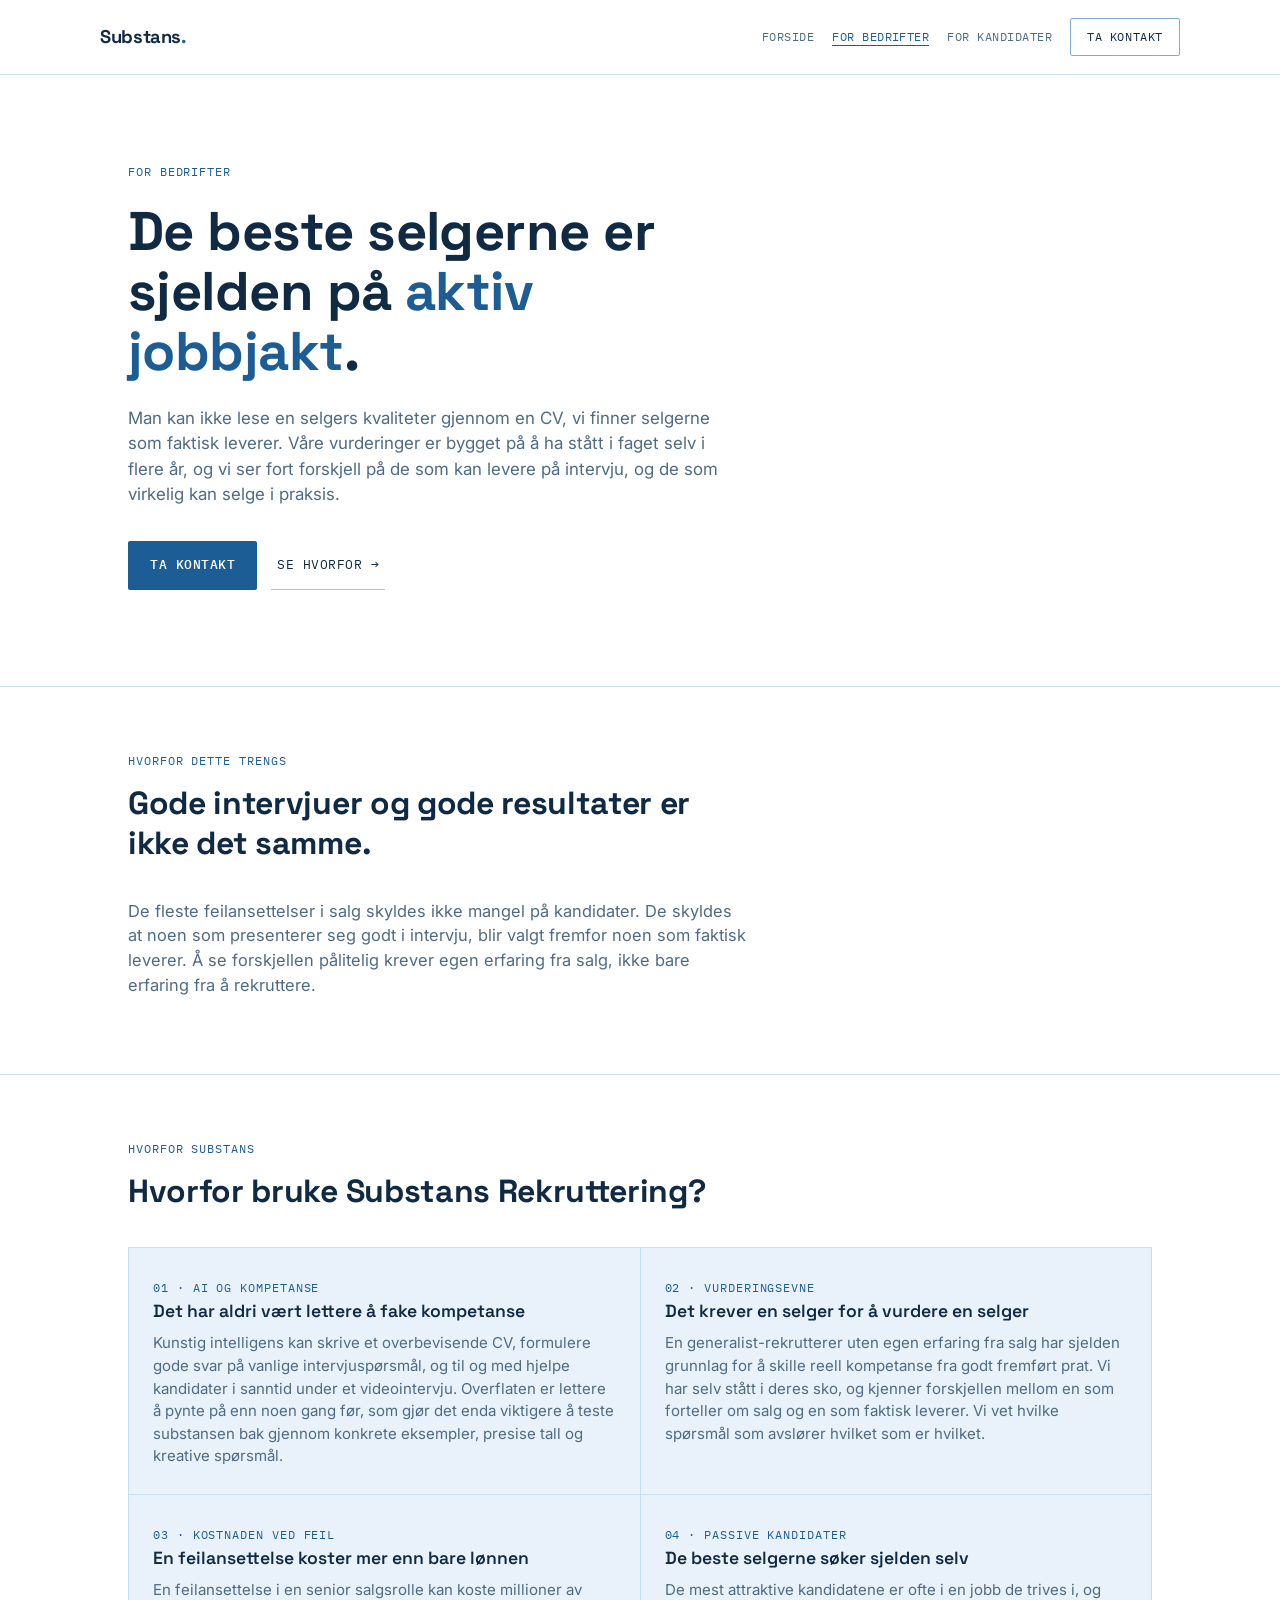
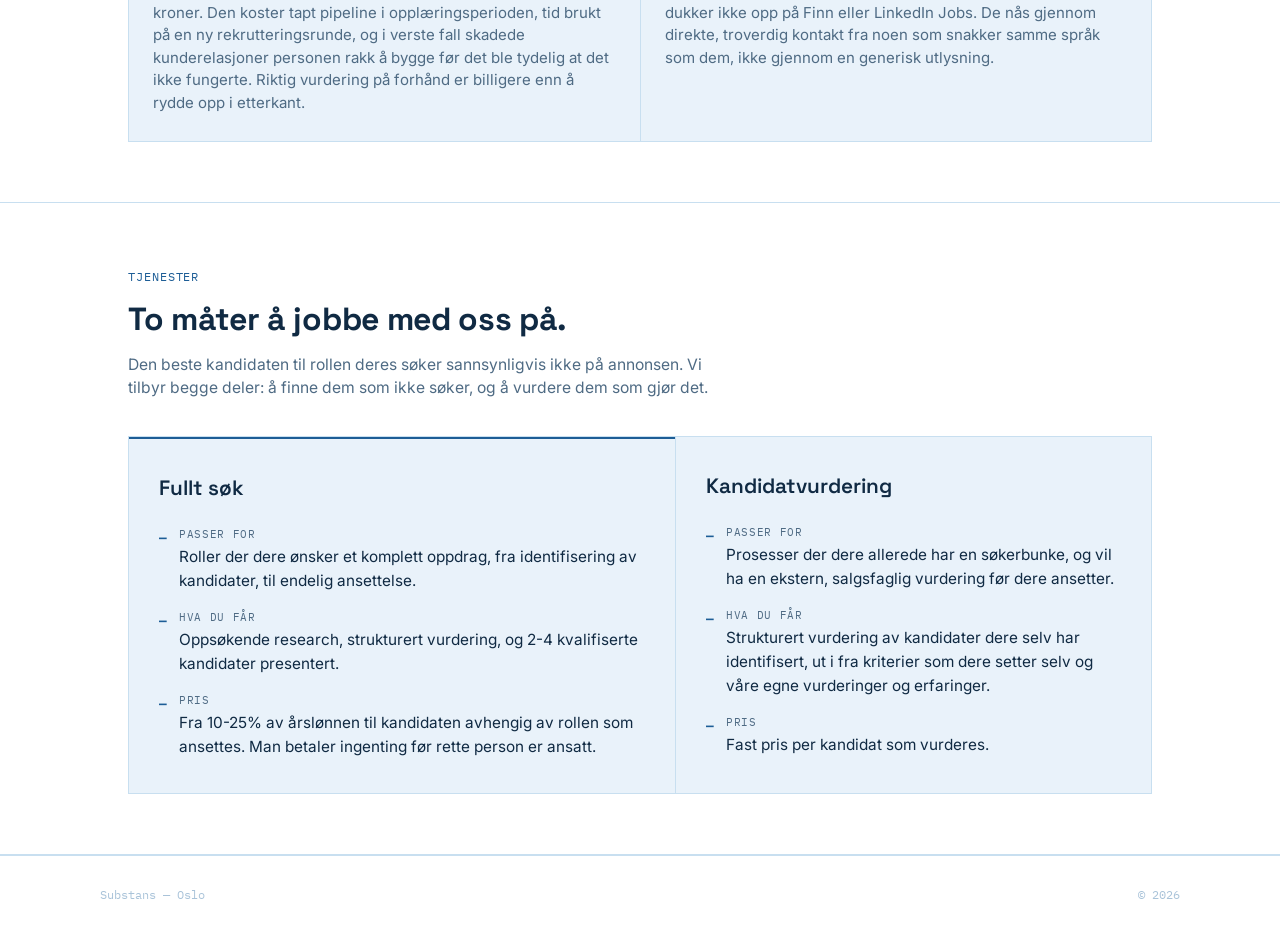
==== commit b2f35fc1: "Update for-bedrifter.html" ====
--- a/for-bedrifter.html
+++ b/for-bedrifter.html
@@ -91,19 +91,19 @@
     </div>
    <div class="services">
   <div class="service-card primary">
-    <h3>Full søk</h3>
+    <h3>Fullt søk</h3>
     <ul class="service-list">
-      <li><span class="li-label">For</span>Roller der de beste kandidatene ikke søker aktivt selv.</li>
+      <li><span class="li-label">Passer for</span>Roller der dere ønsker et komplett oppdrag, fra identifisering av kandidater, til endelig ansettelse.</li>
       <li><span class="li-label">Hva du får</span>Oppsøkende research, strukturert vurdering, og 2-4 kvalifiserte kandidater presentert.</li>
-      <li><span class="li-label">Modell</span>Suksesshonorar. Ingen betaling før noen er ansatt. Tre måneders garanti.</li>
+      <li><span class="li-label">Pris</span>Fra 10-25% av årslønnen til kandidaten avhengig av rollen som ansettes. Man betaler ingenting før rette person er ansatt.</li>
     </ul>
   </div>
   <div class="service-card">
     <h3>Kandidatvurdering</h3>
     <ul class="service-list">
-      <li><span class="li-label">For</span>Dere har allerede en søkerbunke, og vil ha en ekstern, salgsfaglig vurdering før dere ansetter.</li>
-      <li><span class="li-label">Hva du får</span>Strukturert vurdering av kandidater dere selv har identifisert.</li>
-      <li><span class="li-label">Modell</span>Fast pris per kandidat som vurderes.</li>
+      <li><span class="li-label">Passer for</span>Prosesser der dere allerede har en søkerbunke, og vil ha en ekstern, salgsfaglig vurdering før dere ansetter.</li>
+      <li><span class="li-label">Hva du får</span>Strukturert vurdering av kandidater dere selv har identifisert, ut i fra kriterier som dere setter selv og våre egne vurderinger og erfaringer.</li>
+      <li><span class="li-label">Pris</span>Fast pris per kandidat som vurderes.</li>
     </ul>
   </div>
 </div>
--- a/styles.css
+++ b/styles.css
@@ -271,40 +271,37 @@
 }
 .service-card{ background:var(--panel); padding:34px 30px; }
 .service-card.primary{ border-top:2px solid var(--accent); }
-.service-card .tag{
-  display:inline-block;
-  font-family:'IBM Plex Mono', monospace;
-  font-size:0.68rem;
-  letter-spacing:0.06em;
-  text-transform:uppercase;
-  color:var(--accent);
-  border:1px solid var(--accent-dim);
-  padding:4px 10px;
-  border-radius:var(--radius);
-  margin-bottom:16px;
-}
 .service-card h3{
   font-family:'Space Grotesk', sans-serif;
   font-size:1.3rem;
   font-weight:600;
-  margin:0 0 20px;
-}
-.service-card .field{ margin-bottom:16px; }
-.service-card .field:last-child{ margin-bottom:0; }
-.service-card .field-label{
+  margin:0 0 22px;
+}
+.service-list{ list-style:none; margin:0; padding:0; }
+.service-list li{
+  position:relative;
+  padding-left:20px;
+  margin-bottom:16px;
+  color:var(--ink);
+  font-size:0.96rem;
+  line-height:1.55;
+}
+.service-list li:last-child{ margin-bottom:0; }
+.service-list li::before{
+  content:"–";
+  position:absolute;
+  left:0;
+  color:var(--accent);
+  font-weight:600;
+}
+.service-list .li-label{
+  display:block;
   font-family:'IBM Plex Mono', monospace;
   font-size:0.7rem;
   letter-spacing:0.06em;
   text-transform:uppercase;
   color:var(--ink-dim);
-  margin-bottom:4px;
-  display:block;
-}
-.service-card .field-value{
-  color:var(--ink);
-  font-size:0.96rem;
-  margin:0;
-  line-height:1.5;
+  margin-bottom:2px;
 }
 
 @media (max-width:720px){
